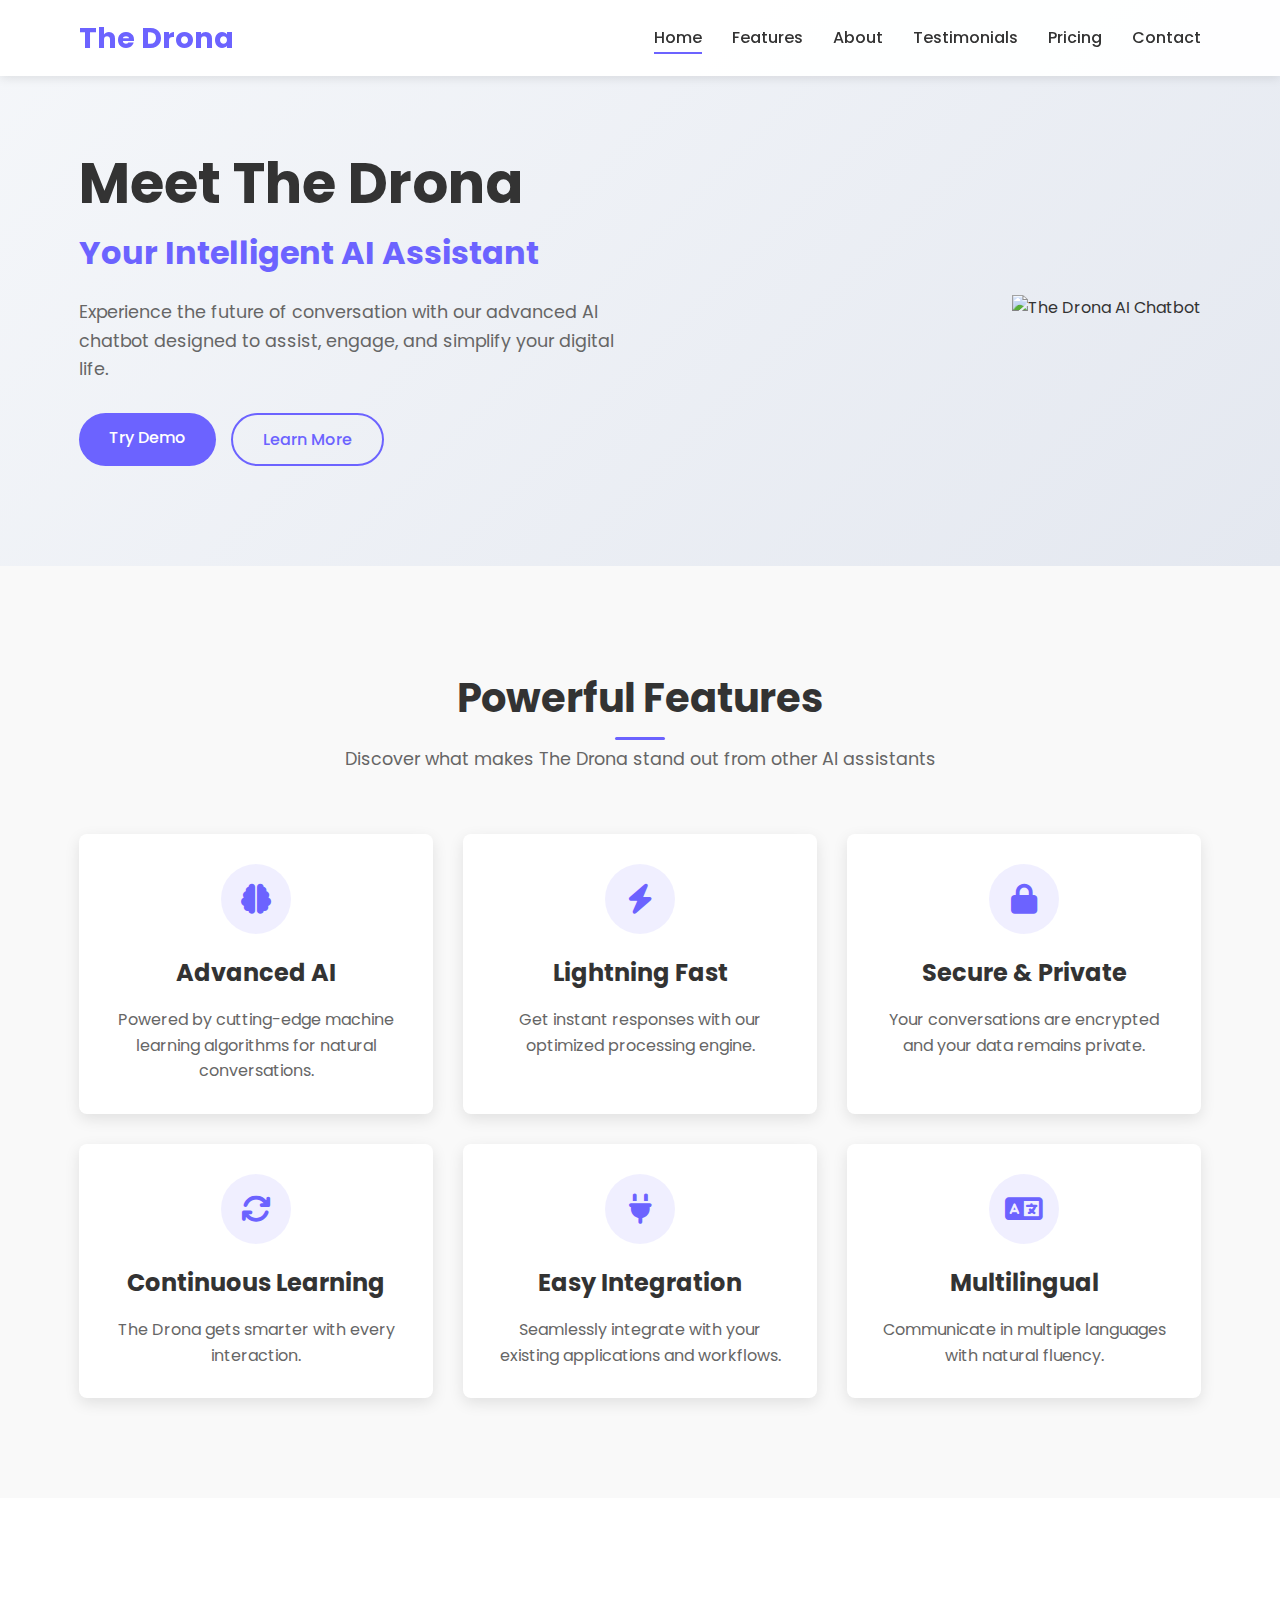
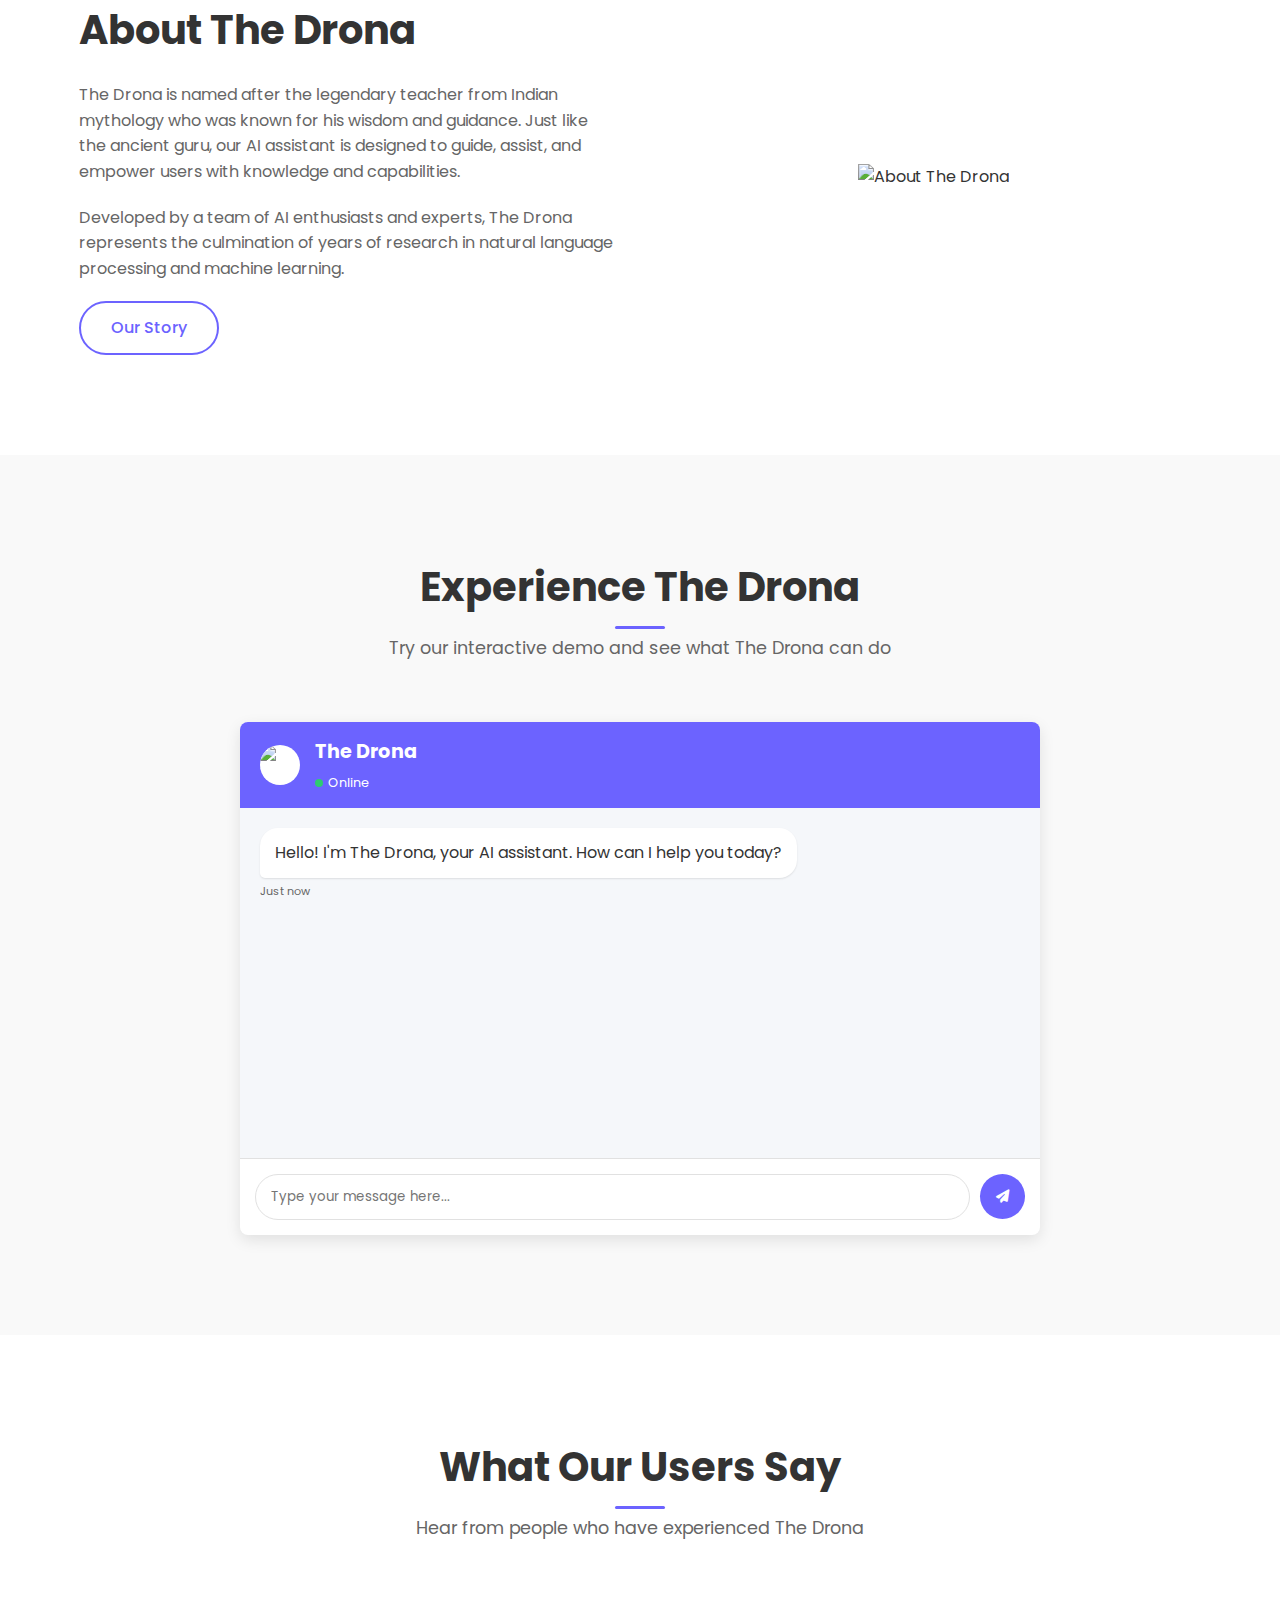
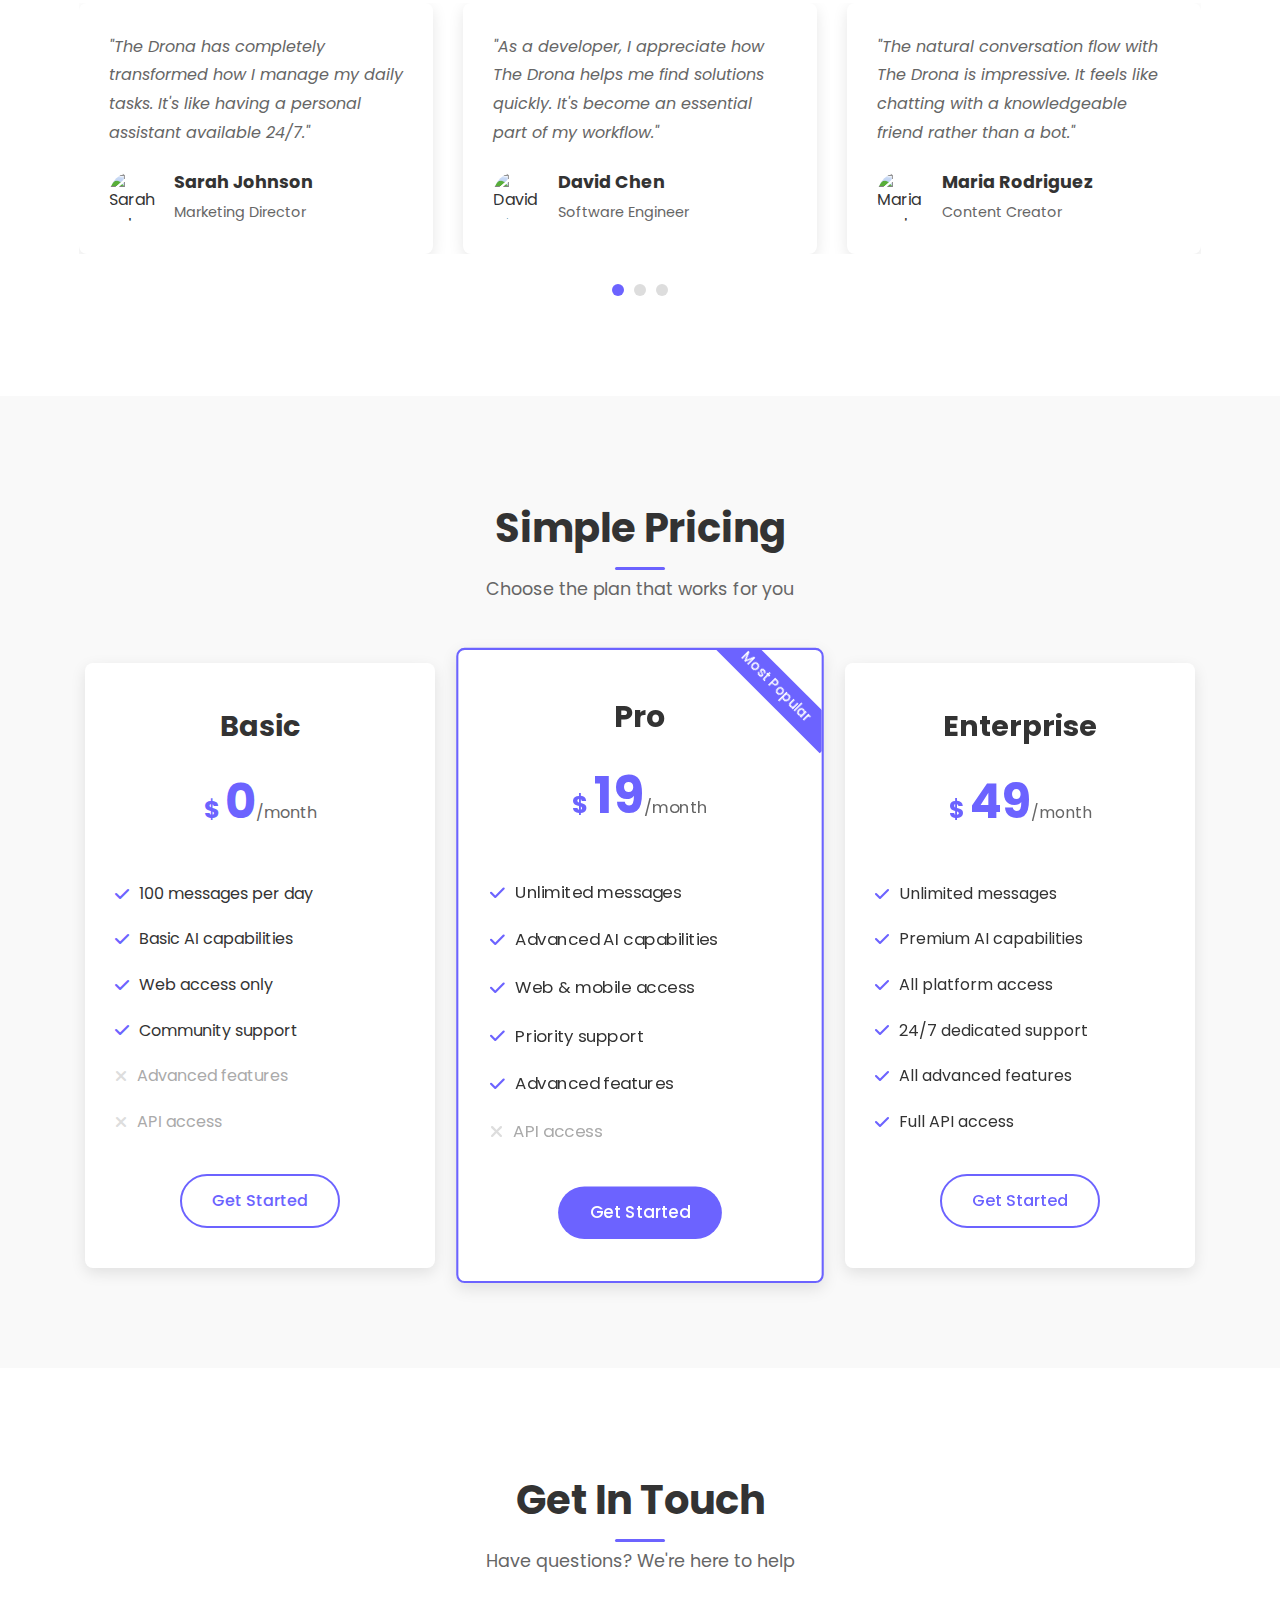
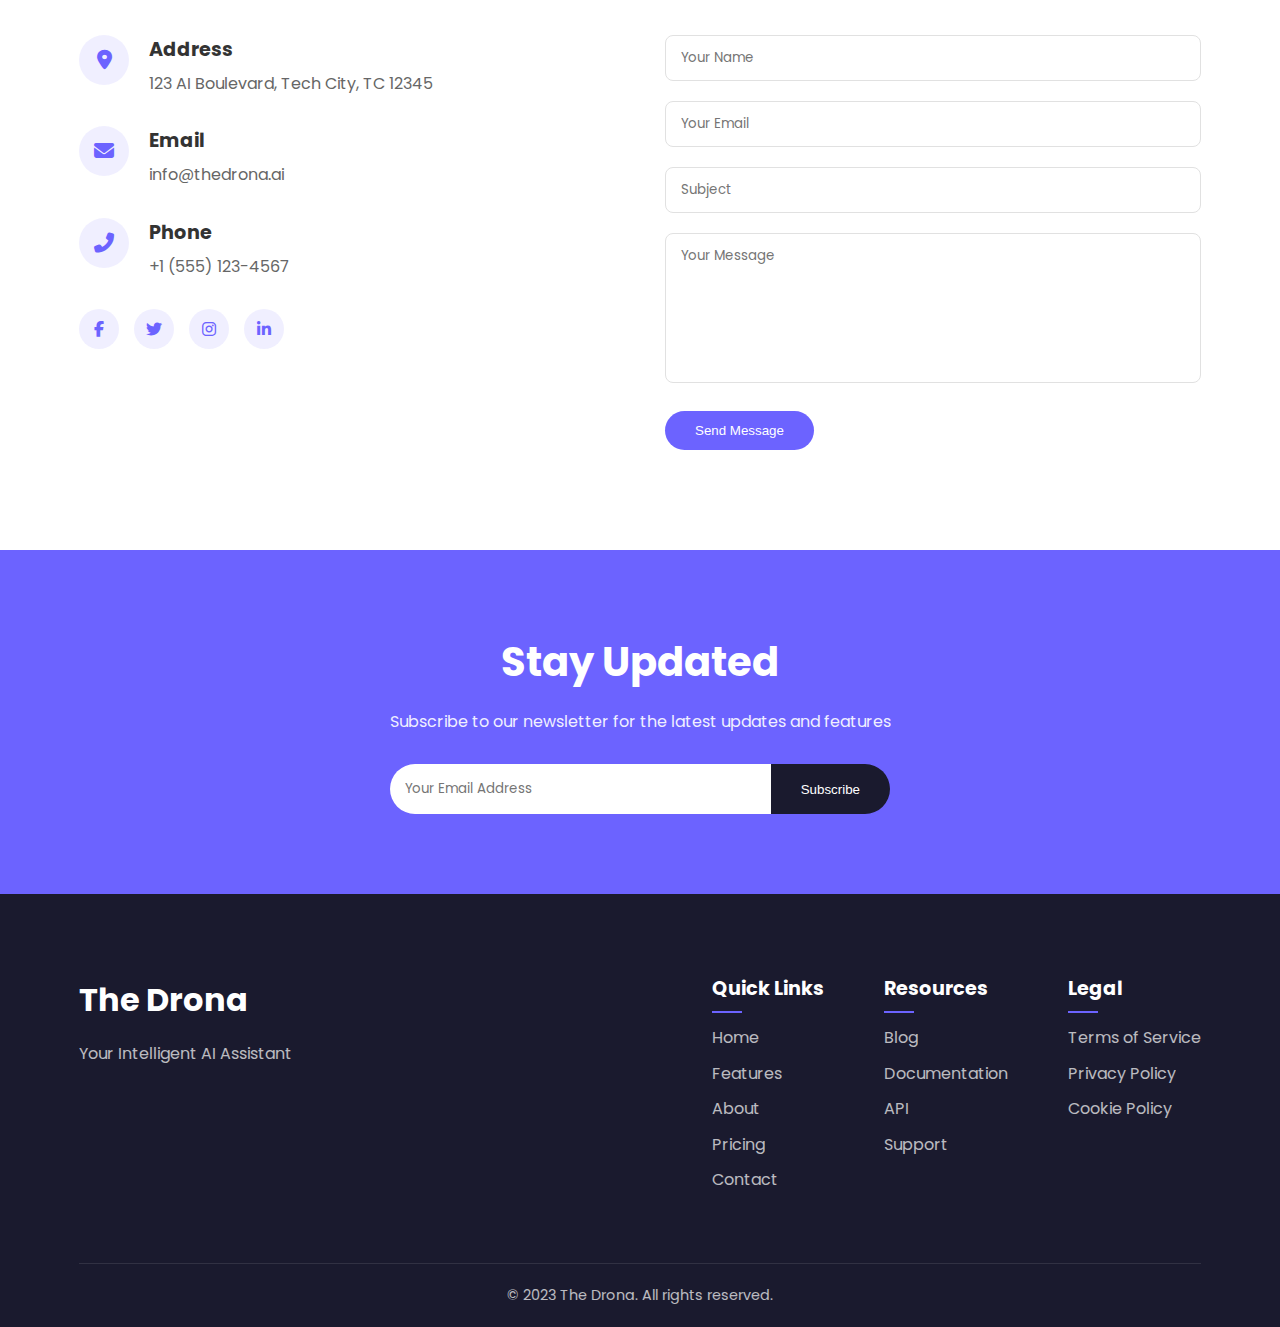
==== index.html @ 166cc6ba "first commit" ====
<!DOCTYPE html>
<html lang="en">
<head>
    <meta charset="UTF-8">
    <meta name="viewport" content="width=device-width, initial-scale=1.0">
    <title>The Drona - Your Intelligent AI Assistant</title>
    <link rel="stylesheet" href="css/styles.css">
    <link rel="stylesheet" href="https://cdnjs.cloudflare.com/ajax/libs/font-awesome/6.4.0/css/all.min.css">
    <link rel="preconnect" href="https://fonts.googleapis.com">
    <link rel="preconnect" href="https://fonts.gstatic.com" crossorigin>
    <link href="https://fonts.googleapis.com/css2?family=Poppins:wght@300;400;500;600;700&display=swap" rel="stylesheet">
</head>
<body>
    <!-- Header Section -->
    <header>
        <div class="container">
            <div class="logo">
                <h1>The Drona</h1>
            </div>
            <nav>
                <ul>
                    <li><a href="#home" class="active">Home</a></li>
                    <li><a href="#features">Features</a></li>
                    <li><a href="#about">About</a></li>
                    <li><a href="#testimonials">Testimonials</a></li>
                    <li><a href="#pricing">Pricing</a></li>
                    <li><a href="#contact">Contact</a></li>
                </ul>
            </nav>
            <div class="mobile-menu-btn">
                <i class="fas fa-bars"></i>
            </div>
        </div>
    </header>

    <!-- Hero Section -->
    <section id="home" class="hero">
        <div class="container">
            <div class="hero-content">
                <h1>Meet The Drona</h1>
                <h2>Your Intelligent AI Assistant</h2>
                <p>Experience the future of conversation with our advanced AI chatbot designed to assist, engage, and simplify your digital life.</p>
                <div class="cta-buttons">
                    <a href="#demo" class="btn btn-primary">Try Demo</a>
                    <a href="#learn-more" class="btn btn-secondary">Learn More</a>
                </div>
            </div>
            <div class="hero-image">
                <img src="images/chatbot-illustration.svg" alt="The Drona AI Chatbot">
            </div>
        </div>
    </section>

    <!-- Features Section -->
    <section id="features" class="features">
        <div class="container">
            <div class="section-header">
                <h2>Powerful Features</h2>
                <p>Discover what makes The Drona stand out from other AI assistants</p>
            </div>
            <div class="features-grid">
                <div class="feature-card">
                    <div class="feature-icon">
                        <i class="fas fa-brain"></i>
                    </div>
                    <h3>Advanced AI</h3>
                    <p>Powered by cutting-edge machine learning algorithms for natural conversations.</p>
                </div>
                <div class="feature-card">
                    <div class="feature-icon">
                        <i class="fas fa-bolt"></i>
                    </div>
                    <h3>Lightning Fast</h3>
                    <p>Get instant responses with our optimized processing engine.</p>
                </div>
                <div class="feature-card">
                    <div class="feature-icon">
                        <i class="fas fa-lock"></i>
                    </div>
                    <h3>Secure & Private</h3>
                    <p>Your conversations are encrypted and your data remains private.</p>
                </div>
                <div class="feature-card">
                    <div class="feature-icon">
                        <i class="fas fa-sync"></i>
                    </div>
                    <h3>Continuous Learning</h3>
                    <p>The Drona gets smarter with every interaction.</p>
                </div>
                <div class="feature-card">
                    <div class="feature-icon">
                        <i class="fas fa-plug"></i>
                    </div>
                    <h3>Easy Integration</h3>
                    <p>Seamlessly integrate with your existing applications and workflows.</p>
                </div>
                <div class="feature-card">
                    <div class="feature-icon">
                        <i class="fas fa-language"></i>
                    </div>
                    <h3>Multilingual</h3>
                    <p>Communicate in multiple languages with natural fluency.</p>
                </div>
            </div>
        </div>
    </section>

    <!-- About Section -->
    <section id="about" class="about">
        <div class="container">
            <div class="about-content">
                <div class="about-text">
                    <h2>About The Drona</h2>
                    <p>The Drona is named after the legendary teacher from Indian mythology who was known for his wisdom and guidance. Just like the ancient guru, our AI assistant is designed to guide, assist, and empower users with knowledge and capabilities.</p>
                    <p>Developed by a team of AI enthusiasts and experts, The Drona represents the culmination of years of research in natural language processing and machine learning.</p>
                    <a href="#learn-more" class="btn btn-secondary">Our Story</a>
                </div>
                <div class="about-image">
                    <img src="images/about-illustration.svg" alt="About The Drona">
                </div>
            </div>
        </div>
    </section>

    <!-- Demo Section -->
    <section id="demo" class="demo">
        <div class="container">
            <div class="section-header">
                <h2>Experience The Drona</h2>
                <p>Try our interactive demo and see what The Drona can do</p>
            </div>
            <div class="chat-container">
                <div class="chat-header">
                    <div class="chat-avatar">
                        <img src="images/drona-avatar.svg" alt="The Drona Avatar">
                    </div>
                    <div class="chat-title">
                        <h3>The Drona</h3>
                        <span class="status online">Online</span>
                    </div>
                </div>
                <div class="chat-messages" id="chat-messages">
                    <div class="message bot">
                        <div class="message-content">
                            <p>Hello! I'm The Drona, your AI assistant. How can I help you today?</p>
                        </div>
                        <div class="message-time">Just now</div>
                    </div>
                </div>
                <div class="chat-input">
                    <input type="text" id="user-input" placeholder="Type your message here...">
                    <button id="send-btn"><i class="fas fa-paper-plane"></i></button>
                </div>
            </div>
        </div>
    </section>

    <!-- Testimonials Section -->
    <section id="testimonials" class="testimonials">
        <div class="container">
            <div class="section-header">
                <h2>What Our Users Say</h2>
                <p>Hear from people who have experienced The Drona</p>
            </div>
            <div class="testimonial-slider">
                <div class="testimonial-card">
                    <div class="testimonial-content">
                        <p>"The Drona has completely transformed how I manage my daily tasks. It's like having a personal assistant available 24/7."</p>
                    </div>
                    <div class="testimonial-author">
                        <img src="images/testimonial-1.jpg" alt="Sarah Johnson">
                        <div class="author-info">
                            <h4>Sarah Johnson</h4>
                            <p>Marketing Director</p>
                        </div>
                    </div>
                </div>
                <div class="testimonial-card">
                    <div class="testimonial-content">
                        <p>"As a developer, I appreciate how The Drona helps me find solutions quickly. It's become an essential part of my workflow."</p>
                    </div>
                    <div class="testimonial-author">
                        <img src="images/testimonial-2.jpg" alt="David Chen">
                        <div class="author-info">
                            <h4>David Chen</h4>
                            <p>Software Engineer</p>
                        </div>
                    </div>
                </div>
                <div class="testimonial-card">
                    <div class="testimonial-content">
                        <p>"The natural conversation flow with The Drona is impressive. It feels like chatting with a knowledgeable friend rather than a bot."</p>
                    </div>
                    <div class="testimonial-author">
                        <img src="images/testimonial-3.jpg" alt="Maria Rodriguez">
                        <div class="author-info">
                            <h4>Maria Rodriguez</h4>
                            <p>Content Creator</p>
                        </div>
                    </div>
                </div>
            </div>
            <div class="testimonial-dots">
                <span class="dot active"></span>
                <span class="dot"></span>
                <span class="dot"></span>
            </div>
        </div>
    </section>

    <!-- Pricing Section -->
    <section id="pricing" class="pricing">
        <div class="container">
            <div class="section-header">
                <h2>Simple Pricing</h2>
                <p>Choose the plan that works for you</p>
            </div>
            <div class="pricing-cards">
                <div class="pricing-card">
                    <div class="pricing-header">
                        <h3>Basic</h3>
                        <div class="price">
                            <span class="currency">$</span>
                            <span class="amount">0</span>
                            <span class="period">/month</span>
                        </div>
                    </div>
                    <div class="pricing-features">
                        <ul>
                            <li><i class="fas fa-check"></i> 100 messages per day</li>
                            <li><i class="fas fa-check"></i> Basic AI capabilities</li>
                            <li><i class="fas fa-check"></i> Web access only</li>
                            <li><i class="fas fa-check"></i> Community support</li>
                            <li class="disabled"><i class="fas fa-times"></i> Advanced features</li>
                            <li class="disabled"><i class="fas fa-times"></i> API access</li>
                        </ul>
                    </div>
                    <div class="pricing-cta">
                        <a href="#signup" class="btn btn-outline">Get Started</a>
                    </div>
                </div>
                <div class="pricing-card popular">
                    <div class="popular-tag">Most Popular</div>
                    <div class="pricing-header">
                        <h3>Pro</h3>
                        <div class="price">
                            <span class="currency">$</span>
                            <span class="amount">19</span>
                            <span class="period">/month</span>
                        </div>
                    </div>
                    <div class="pricing-features">
                        <ul>
                            <li><i class="fas fa-check"></i> Unlimited messages</li>
                            <li><i class="fas fa-check"></i> Advanced AI capabilities</li>
                            <li><i class="fas fa-check"></i> Web & mobile access</li>
                            <li><i class="fas fa-check"></i> Priority support</li>
                            <li><i class="fas fa-check"></i> Advanced features</li>
                            <li class="disabled"><i class="fas fa-times"></i> API access</li>
                        </ul>
                    </div>
                    <div class="pricing-cta">
                        <a href="#signup" class="btn btn-primary">Get Started</a>
                    </div>
                </div>
                <div class="pricing-card">
                    <div class="pricing-header">
                        <h3>Enterprise</h3>
                        <div class="price">
                            <span class="currency">$</span>
                            <span class="amount">49</span>
                            <span class="period">/month</span>
                        </div>
                    </div>
                    <div class="pricing-features">
                        <ul>
                            <li><i class="fas fa-check"></i> Unlimited messages</li>
                            <li><i class="fas fa-check"></i> Premium AI capabilities</li>
                            <li><i class="fas fa-check"></i> All platform access</li>
                            <li><i class="fas fa-check"></i> 24/7 dedicated support</li>
                            <li><i class="fas fa-check"></i> All advanced features</li>
                            <li><i class="fas fa-check"></i> Full API access</li>
                        </ul>
                    </div>
                    <div class="pricing-cta">
                        <a href="#signup" class="btn btn-outline">Get Started</a>
                    </div>
                </div>
            </div>
        </div>
    </section>

    <!-- Contact Section -->
    <section id="contact" class="contact">
        <div class="container">
            <div class="section-header">
                <h2>Get In Touch</h2>
                <p>Have questions? We're here to help</p>
            </div>
            <div class="contact-container">
                <div class="contact-info">
                    <div class="info-item">
                        <div class="info-icon">
                            <i class="fas fa-map-marker-alt"></i>
                        </div>
                        <div class="info-content">
                            <h3>Address</h3>
                            <p>123 AI Boulevard, Tech City, TC 12345</p>
                        </div>
                    </div>
                    <div class="info-item">
                        <div class="info-icon">
                            <i class="fas fa-envelope"></i>
                        </div>
                        <div class="info-content">
                            <h3>Email</h3>
                            <p>info@thedrona.ai</p>
                        </div>
                    </div>
                    <div class="info-item">
                        <div class="info-icon">
                            <i class="fas fa-phone-alt"></i>
                        </div>
                        <div class="info-content">
                            <h3>Phone</h3>
                            <p>+1 (555) 123-4567</p>
                        </div>
                    </div>
                    <div class="social-links">
                        <a href="#" class="social-link"><i class="fab fa-facebook-f"></i></a>
                        <a href="#" class="social-link"><i class="fab fa-twitter"></i></a>
                        <a href="#" class="social-link"><i class="fab fa-instagram"></i></a>
                        <a href="#" class="social-link"><i class="fab fa-linkedin-in"></i></a>
                    </div>
                </div>
                <div class="contact-form">
                    <form id="contact-form">
                        <div class="form-group">
                            <input type="text" id="name" name="name" placeholder="Your Name" required>
                        </div>
                        <div class="form-group">
                            <input type="email" id="email" name="email" placeholder="Your Email" required>
                        </div>
                        <div class="form-group">
                            <input type="text" id="subject" name="subject" placeholder="Subject">
                        </div>
                        <div class="form-group">
                            <textarea id="message" name="message" placeholder="Your Message" required></textarea>
                        </div>
                        <button type="submit" class="btn btn-primary">Send Message</button>
                    </form>
                </div>
            </div>
        </div>
    </section>

    <!-- Newsletter Section -->
    <section class="newsletter">
        <div class="container">
            <div class="newsletter-content">
                <h2>Stay Updated</h2>
                <p>Subscribe to our newsletter for the latest updates and features</p>
                <form class="newsletter-form">
                    <input type="email" placeholder="Your Email Address" required>
                    <button type="submit" class="btn btn-primary">Subscribe</button>
                </form>
            </div>
        </div>
    </section>

    <!-- Footer -->
    <footer>
        <div class="container">
            <div class="footer-content">
                <div class="footer-logo">
                    <h2>The Drona</h2>
                    <p>Your Intelligent AI Assistant</p>
                </div>
                <div class="footer-links">
                    <div class="footer-column">
                        <h3>Quick Links</h3>
                        <ul>
                            <li><a href="#home">Home</a></li>
                            <li><a href="#features">Features</a></li>
                            <li><a href="#about">About</a></li>
                            <li><a href="#pricing">Pricing</a></li>
                            <li><a href="#contact">Contact</a></li>
                        </ul>
                    </div>
                    <div class="footer-column">
                        <h3>Resources</h3>
                        <ul>
                            <li><a href="#">Blog</a></li>
                            <li><a href="#">Documentation</a></li>
                            <li><a href="#">API</a></li>
                            <li><a href="#">Support</a></li>
                        </ul>
                    </div>
                    <div class="footer-column">
                        <h3>Legal</h3>
                        <ul>
                            <li><a href="#">Terms of Service</a></li>
                            <li><a href="#">Privacy Policy</a></li>
                            <li><a href="#">Cookie Policy</a></li>
                        </ul>
                    </div>
                </div>
            </div>
            <div class="footer-bottom">
                <p>&copy; 2023 The Drona. All rights reserved.</p>
            </div>
        </div>
    </footer>

    <script src="js/script.js"></script>
</body>
</html>
---- css/styles.css ----
/* Global Styles */
:root {
    --primary-color: #6c63ff;
    --secondary-color: #4a45b1;
    --accent-color: #ff6584;
    --text-color: #333;
    --text-light: #666;
    --bg-color: #fff;
    --bg-light: #f9f9f9;
    --bg-dark: #1a1a2e;
    --border-color: #e1e1e1;
    --border-radius: 8px;
    --box-shadow: 0 5px 15px rgba(0, 0, 0, 0.1);
    --transition: all 0.3s ease;
}

* {
    margin: 0;
    padding: 0;
    box-sizing: border-box;
}

html {
    scroll-behavior: smooth;
}

body {
    font-family: 'Poppins', sans-serif;
    color: var(--text-color);
    line-height: 1.6;
    overflow-x: hidden;
}

a {
    text-decoration: none;
    color: inherit;
    transition: var(--transition);
}

ul {
    list-style: none;
}

img {
    max-width: 100%;
    height: auto;
}

.container {
    width: 90%;
    max-width: 1200px;
    margin: 0 auto;
    padding: 0 15px;
}

.section-header {
    text-align: center;
    margin-bottom: 60px;
}

.section-header h2 {
    font-size: 2.5rem;
    margin-bottom: 15px;
    color: var(--text-color);
    position: relative;
    display: inline-block;
}

.section-header h2::after {
    content: '';
    position: absolute;
    bottom: -10px;
    left: 50%;
    transform: translateX(-50%);
    width: 50px;
    height: 3px;
    background-color: var(--primary-color);
    border-radius: 5px;
}

.section-header p {
    color: var(--text-light);
    font-size: 1.1rem;
    max-width: 600px;
    margin: 0 auto;
}

.btn {
    display: inline-block;
    padding: 12px 30px;
    border-radius: 50px;
    font-weight: 500;
    text-align: center;
    cursor: pointer;
    transition: var(--transition);
    border: none;
    outline: none;
}

.btn-primary {
    background-color: var(--primary-color);
    color: white;
}

.btn-primary:hover {
    background-color: var(--secondary-color);
    transform: translateY(-3px);
    box-shadow: 0 10px 20px rgba(0, 0, 0, 0.1);
}

.btn-secondary {
    background-color: transparent;
    color: var(--primary-color);
    border: 2px solid var(--primary-color);
}

.btn-secondary:hover {
    background-color: var(--primary-color);
    color: white;
    transform: translateY(-3px);
    box-shadow: 0 10px 20px rgba(0, 0, 0, 0.1);
}

.btn-outline {
    background-color: transparent;
    color: var(--primary-color);
    border: 2px solid var(--primary-color);
}

.btn-outline:hover {
    background-color: var(--primary-color);
    color: white;
}

/* Header Styles */
header {
    position: fixed;
    top: 0;
    left: 0;
    width: 100%;
    background-color: rgba(255, 255, 255, 0.95);
    box-shadow: 0 2px 10px rgba(0, 0, 0, 0.1);
    z-index: 1000;
    padding: 15px 0;
    transition: var(--transition);
}

header .container {
    display: flex;
    justify-content: space-between;
    align-items: center;
}

.logo h1 {
    font-size: 1.8rem;
    color: var(--primary-color);
    font-weight: 700;
}

nav ul {
    display: flex;
}

nav ul li {
    margin-left: 30px;
}

nav ul li a {
    font-weight: 500;
    position: relative;
    padding: 5px 0;
}

nav ul li a::after {
    content: '';
    position: absolute;
    bottom: 0;
    left: 0;
    width: 0;
    height: 2px;
    background-color: var(--primary-color);
    transition: var(--transition);
}

nav ul li a:hover::after,
nav ul li a.active::after {
    width: 100%;
}

.mobile-menu-btn {
    display: none;
    font-size: 1.5rem;
    cursor: pointer;
    color: var(--primary-color);
}

/* Hero Section */
.hero {
    padding: 150px 0 100px;
    background: linear-gradient(135deg, #f5f7fa 0%, #e4e8f0 100%);
    position: relative;
    overflow: hidden;
}

.hero::before {
    content: '';
    position: absolute;
    top: 0;
    left: 0;
    width: 100%;
    height: 100%;
    background-image: url('../images/pattern.svg');
    background-size: cover;
    opacity: 0.1;
}

.hero .container {
    display: flex;
    align-items: center;
    justify-content: space-between;
    position: relative;
    z-index: 1;
}

.hero-content {
    flex: 1;
    max-width: 600px;
}

.hero-content h1 {
    font-size: 3.5rem;
    margin-bottom: 10px;
    color: var(--text-color);
    line-height: 1.2;
}

.hero-content h2 {
    font-size: 2rem;
    margin-bottom: 20px;
    color: var(--primary-color);
}

.hero-content p {
    font-size: 1.1rem;
    margin-bottom: 30px;
    color: var(--text-light);
}

.cta-buttons {
    display: flex;
    gap: 15px;
}

.hero-image {
    flex: 1;
    display: flex;
    justify-content: flex-end;
    animation: float 6s ease-in-out infinite;
}

@keyframes float {
    0% {
        transform: translateY(0px);
    }
    50% {
        transform: translateY(-20px);
    }
    100% {
        transform: translateY(0px);
    }
}

/* Features Section */
.features {
    padding: 100px 0;
    background-color: var(--bg-light);
}

.features-grid {
    display: grid;
    grid-template-columns: repeat(auto-fit, minmax(300px, 1fr));
    gap: 30px;
}

.feature-card {
    background-color: var(--bg-color);
    border-radius: var(--border-radius);
    padding: 30px;
    box-shadow: var(--box-shadow);
    transition: var(--transition);
    text-align: center;
}

.feature-card:hover {
    transform: translateY(-10px);
    box-shadow: 0 15px 30px rgba(0, 0, 0, 0.15);
}

.feature-icon {
    width: 70px;
    height: 70px;
    background-color: rgba(108, 99, 255, 0.1);
    border-radius: 50%;
    display: flex;
    align-items: center;
    justify-content: center;
    margin: 0 auto 20px;
}

.feature-icon i {
    font-size: 30px;
    color: var(--primary-color);
}

.feature-card h3 {
    font-size: 1.5rem;
    margin-bottom: 15px;
}

.feature-card p {
    color: var(--text-light);
}

/* About Section */
.about {
    padding: 100px 0;
}

.about-content {
    display: flex;
    align-items: center;
    gap: 50px;
}

.about-text {
    flex: 1;
}

.about-text h2 {
    font-size: 2.5rem;
    margin-bottom: 20px;
}

.about-text p {
    margin-bottom: 20px;
    color: var(--text-light);
}

.about-image {
    flex: 1;
    display: flex;
    justify-content: center;
}

/* Demo Section */
.demo {
    padding: 100px 0;
    background-color: var(--bg-light);
}

.chat-container {
    max-width: 800px;
    margin: 0 auto;
    background-color: var(--bg-color);
    border-radius: var(--border-radius);
    box-shadow: var(--box-shadow);
    overflow: hidden;
}

.chat-header {
    display: flex;
    align-items: center;
    padding: 15px 20px;
    background-color: var(--primary-color);
    color: white;
}

.chat-avatar {
    width: 40px;
    height: 40px;
    border-radius: 50%;
    overflow: hidden;
    margin-right: 15px;
    background-color: white;
}

.chat-title h3 {
    font-size: 1.2rem;
    margin-bottom: 5px;
}

.status {
    font-size: 0.8rem;
    display: flex;
    align-items: center;
}

.status::before {
    content: '';
    display: inline-block;
    width: 8px;
    height: 8px;
    border-radius: 50%;
    margin-right: 5px;
}

.status.online::before {
    background-color: #2ecc71;
}

.chat-messages {
    height: 350px;
    padding: 20px;
    overflow-y: auto;
    background-color: #f5f7fa;
}

.message {
    display: flex;
    flex-direction: column;
    max-width: 80%;
    margin-bottom: 20px;
}

.message.bot {
    align-items: flex-start;
}

.message.user {
    align-items: flex-end;
    margin-left: auto;
}

.message-content {
    padding: 12px 15px;
    border-radius: 18px;
    box-shadow: 0 1px 2px rgba(0, 0, 0, 0.1);
}

.message.bot .message-content {
    background-color: white;
    border-bottom-left-radius: 5px;
}

.message.user .message-content {
    background-color: var(--primary-color);
    color: white;
    border-bottom-right-radius: 5px;
}

.message-time {
    font-size: 0.7rem;
    color: var(--text-light);
    margin-top: 5px;
}

.chat-input {
    display: flex;
    padding: 15px;
    border-top: 1px solid var(--border-color);
}

.chat-input input {
    flex: 1;
    padding: 12px 15px;
    border: 1px solid var(--border-color);
    border-radius: 30px;
    outline: none;
    font-family: inherit;
}

.chat-input button {
    width: 45px;
    height: 45px;
    border-radius: 50%;
    background-color: var(--primary-color);
    color: white;
    border: none;
    margin-left: 10px;
    cursor: pointer;
    transition: var(--transition);
}

.chat-input button:hover {
    background-color: var(--secondary-color);
}

/* Testimonials Section */
.testimonials {
    padding: 100px 0;
}

.testimonial-slider {
    display: flex;
    gap: 30px;
    overflow-x: hidden;
}

.testimonial-card {
    background-color: var(--bg-color);
    border-radius: var(--border-radius);
    padding: 30px;
    box-shadow: var(--box-shadow);
    flex: 0 0 calc(33.333% - 20px);
    transition: var(--transition);
}

.testimonial-content {
    margin-bottom: 20px;
}

.testimonial-content p {
    font-style: italic;
    color: var(--text-light);
    line-height: 1.8;
}

.testimonial-author {
    display: flex;
    align-items: center;
}

.testimonial-author img {
    width: 50px;
    height: 50px;
    border-radius: 50%;
    object-fit: cover;
    margin-right: 15px;
}

.author-info h4 {
    font-size: 1.1rem;
    margin-bottom: 5px;
}

.author-info p {
    font-size: 0.9rem;
    color: var(--text-light);
}

.testimonial-dots {
    display: flex;
    justify-content: center;
    margin-top: 30px;
}

.dot {
    width: 12px;
    height: 12px;
    border-radius: 50%;
    background-color: #ddd;
    margin: 0 5px;
    cursor: pointer;
    transition: var(--transition);
}

.dot.active {
    background-color: var(--primary-color);
}

/* Pricing Section */
.pricing {
    padding: 100px 0;
    background-color: var(--bg-light);
}

.pricing-cards {
    display: flex;
    justify-content: center;
    gap: 30px;
    flex-wrap: wrap;
}

.pricing-card {
    background-color: var(--bg-color);
    border-radius: var(--border-radius);
    box-shadow: var(--box-shadow);
    padding: 40px 30px;
    flex: 1;
    max-width: 350px;
    transition: var(--transition);
    position: relative;
    overflow: hidden;
}

.pricing-card:hover {
    transform: translateY(-10px);
    box-shadow: 0 15px 30px rgba(0, 0, 0, 0.15);
}

.pricing-card.popular {
    border: 2px solid var(--primary-color);
    transform: scale(1.05);
}

.popular-tag {
    position: absolute;
    top: 20px;
    right: -30px;
    background-color: var(--primary-color);
    color: white;
    padding: 5px 30px;
    transform: rotate(45deg);
    font-size: 0.8rem;
    font-weight: 500;
}

.pricing-header {
    text-align: center;
    margin-bottom: 30px;
}

.pricing-header h3 {
    font-size: 1.8rem;
    margin-bottom: 15px;
}

.price {
    font-size: 3rem;
    font-weight: 700;
    color: var(--primary-color);
    display: flex;
    justify-content: center;
    align-items: baseline;
}

.currency {
    font-size: 1.5rem;
    margin-right: 5px;
}

.period {
    font-size: 1rem;
    color: var(--text-light);
    font-weight: 400;
}

.pricing-features {
    margin-bottom: 30px;
}

.pricing-features ul li {
    padding: 10px 0;
    display: flex;
    align-items: center;
}

.pricing-features ul li i {
    margin-right: 10px;
    color: var(--primary-color);
}

.pricing-features ul li.disabled {
    color: #aaa;
}

.pricing-features ul li.disabled i {
    color: #ddd;
}

.pricing-cta {
    text-align: center;
}

/* Contact Section */
.contact {
    padding: 100px 0;
}

.contact-container {
    display: flex;
    gap: 50px;
}

.contact-info {
    flex: 1;
}

.info-item {
    display: flex;
    margin-bottom: 30px;
}

.info-icon {
    width: 50px;
    height: 50px;
    background-color: rgba(108, 99, 255, 0.1);
    border-radius: 50%;
    display: flex;
    align-items: center;
    justify-content: center;
    margin-right: 20px;
}

.info-icon i {
    font-size: 20px;
    color: var(--primary-color);
}

.info-content h3 {
    font-size: 1.2rem;
    margin-bottom: 5px;
}

.info-content p {
    color: var(--text-light);
}

.social-links {
    display: flex;
    gap: 15px;
    margin-top: 30px;
}

.social-link {
    width: 40px;
    height: 40px;
    background-color: rgba(108, 99, 255, 0.1);
    border-radius: 50%;
    display: flex;
    align-items: center;
    justify-content: center;
    color: var(--primary-color);
    transition: var(--transition);
}

.social-link:hover {
    background-color: var(--primary-color);
    color: white;
    transform: translateY(-3px);
}

.contact-form {
    flex: 1;
}

.form-group {
    margin-bottom: 20px;
}

.form-group input,
.form-group textarea {
    width: 100%;
    padding: 12px 15px;
    border: 1px solid var(--border-color);
    border-radius: var(--border-radius);
    font-family: inherit;
    outline: none;
    transition: var(--transition);
}

.form-group input:focus,
.form-group textarea:focus {
    border-color: var(--primary-color);
    box-shadow: 0 0 0 3px rgba(108, 99, 255, 0.1);
}

.form-group textarea {
    height: 150px;
    resize: none;
}

/* Newsletter Section */
.newsletter {
    padding: 80px 0;
    background-color: var(--primary-color);
    color: white;
}

.newsletter-content {
    text-align: center;
    max-width: 700px;
    margin: 0 auto;
}

.newsletter-content h2 {
    font-size: 2.5rem;
    margin-bottom: 15px;
}

.newsletter-content p {
    margin-bottom: 30px;
    opacity: 0.9;
}

.newsletter-form {
    display: flex;
    max-width: 500px;
    margin: 0 auto;
}

.newsletter-form input {
    flex: 1;
    padding: 15px;
    border: none;
    border-radius: 50px 0 0 50px;
    outline: none;
    font-family: inherit;
}

.newsletter-form button {
    padding: 0 30px;
    border-radius: 0 50px 50px 0;
    background-color: var(--bg-dark);
    color: white;
    border: none;
    cursor: pointer;
    transition: var(--transition);
}

.newsletter-form button:hover {
    background-color: #000;
}

/* Footer */
footer {
    background-color: var(--bg-dark);
    color: white;
    padding: 80px 0 20px;
}

.footer-content {
    display: flex;
    justify-content: space-between;
    flex-wrap: wrap;
    gap: 40px;
    margin-bottom: 60px;
}

.footer-logo h2 {
    font-size: 2rem;
    margin-bottom: 15px;
    color: white;
}

.footer-logo p {
    opacity: 0.7;
}

.footer-links {
    display: flex;
    gap: 60px;
}

.footer-column h3 {
    font-size: 1.2rem;
    margin-bottom: 20px;
    position: relative;
}

.footer-column h3::after {
    content: '';
    position: absolute;
    bottom: -8px;
    left: 0;
    width: 30px;
    height: 2px;
    background-color: var(--primary-color);
}

.footer-column ul li {
    margin-bottom: 10px;
}

.footer-column ul li a {
    opacity: 0.7;
    transition: var(--transition);
}

.footer-column ul li a:hover {
    opacity: 1;
    color: var(--primary-color);
}

.footer-bottom {
    text-align: center;
    padding-top: 20px;
    border-top: 1px solid rgba(255, 255, 255, 0.1);
}

.footer-bottom p {
    opacity: 0.7;
    font-size: 0.9rem;
}

/* Responsive Styles */
@media screen and (max-width: 1024px) {
    .hero-content h1 {
        font-size: 3rem;
    }
    
    .hero-content h2 {
        font-size: 1.8rem;
    }
    
    .pricing-cards {
        flex-direction: column;
        align-items: center;
    }
    
    .pricing-card {
        width: 100%;
        max-width: 400px;
    }
    
    .pricing-card.popular {
        transform: scale(1);
    }
}

@media screen and (max-width: 768px) {
    .mobile-menu-btn {
        display: block;
    }
    
    nav {
        position: fixed;
        top: 70px;
        left: -100%;
        width: 100%;
        height: calc(100vh - 70px);
        background-color: var(--bg-color);
        transition: var(--transition);
        z-index: 999;
    }
    
    nav.active {
        left: 0;
    }
    
    nav ul {
        flex-direction: column;
        align-items: center;
        padding: 40px 0;
    }
    
    nav ul li {
        margin: 15px 0;
    }
    
    .hero .container {
        flex-direction: column;
        text-align: center;
    }
    
    .hero-content {
        margin-bottom: 50px;
    }
    
    .cta-buttons {
        justify-content: center;
    }
    
    .about-content {
        flex-direction: column;
    }
    
    .about-text {
        order: 2;
        text-align: center;
    }
    
    .about-image {
        order: 1;
        margin-bottom: 30px;
    }
    
    .testimonial-slider {
        flex-direction: column;
    }
    
    .testimonial-card {
        flex: 0 0 100%;
    }
    
    .contact-container {
        flex-direction: column;
    }
    
    .footer-content {
        flex-direction: column;
        gap: 30px;
    }
    
    .footer-links {
        flex-direction: column;
        gap: 30px;
    }
}

@media screen and (max-width: 480px) {
    .hero-content h1 {
        font-size: 2.5rem;
    }
    
    .hero-content h2 {
        font-size: 1.5rem;
    }
    
    .section-header h2 {
        font-size: 2rem;
    }
    
    .cta-buttons {
        flex-direction: column;
        gap: 15px;
    }
    
    .newsletter-form {
        flex-direction: column;
    }
    
    .newsletter-form input {
        border-radius: var(--border-radius);
        margin-bottom: 15px;
    }
    
    .newsletter-form button {
        border-radius: var(--border-radius);
        width: 100%;
        padding: 15px;
    }
}
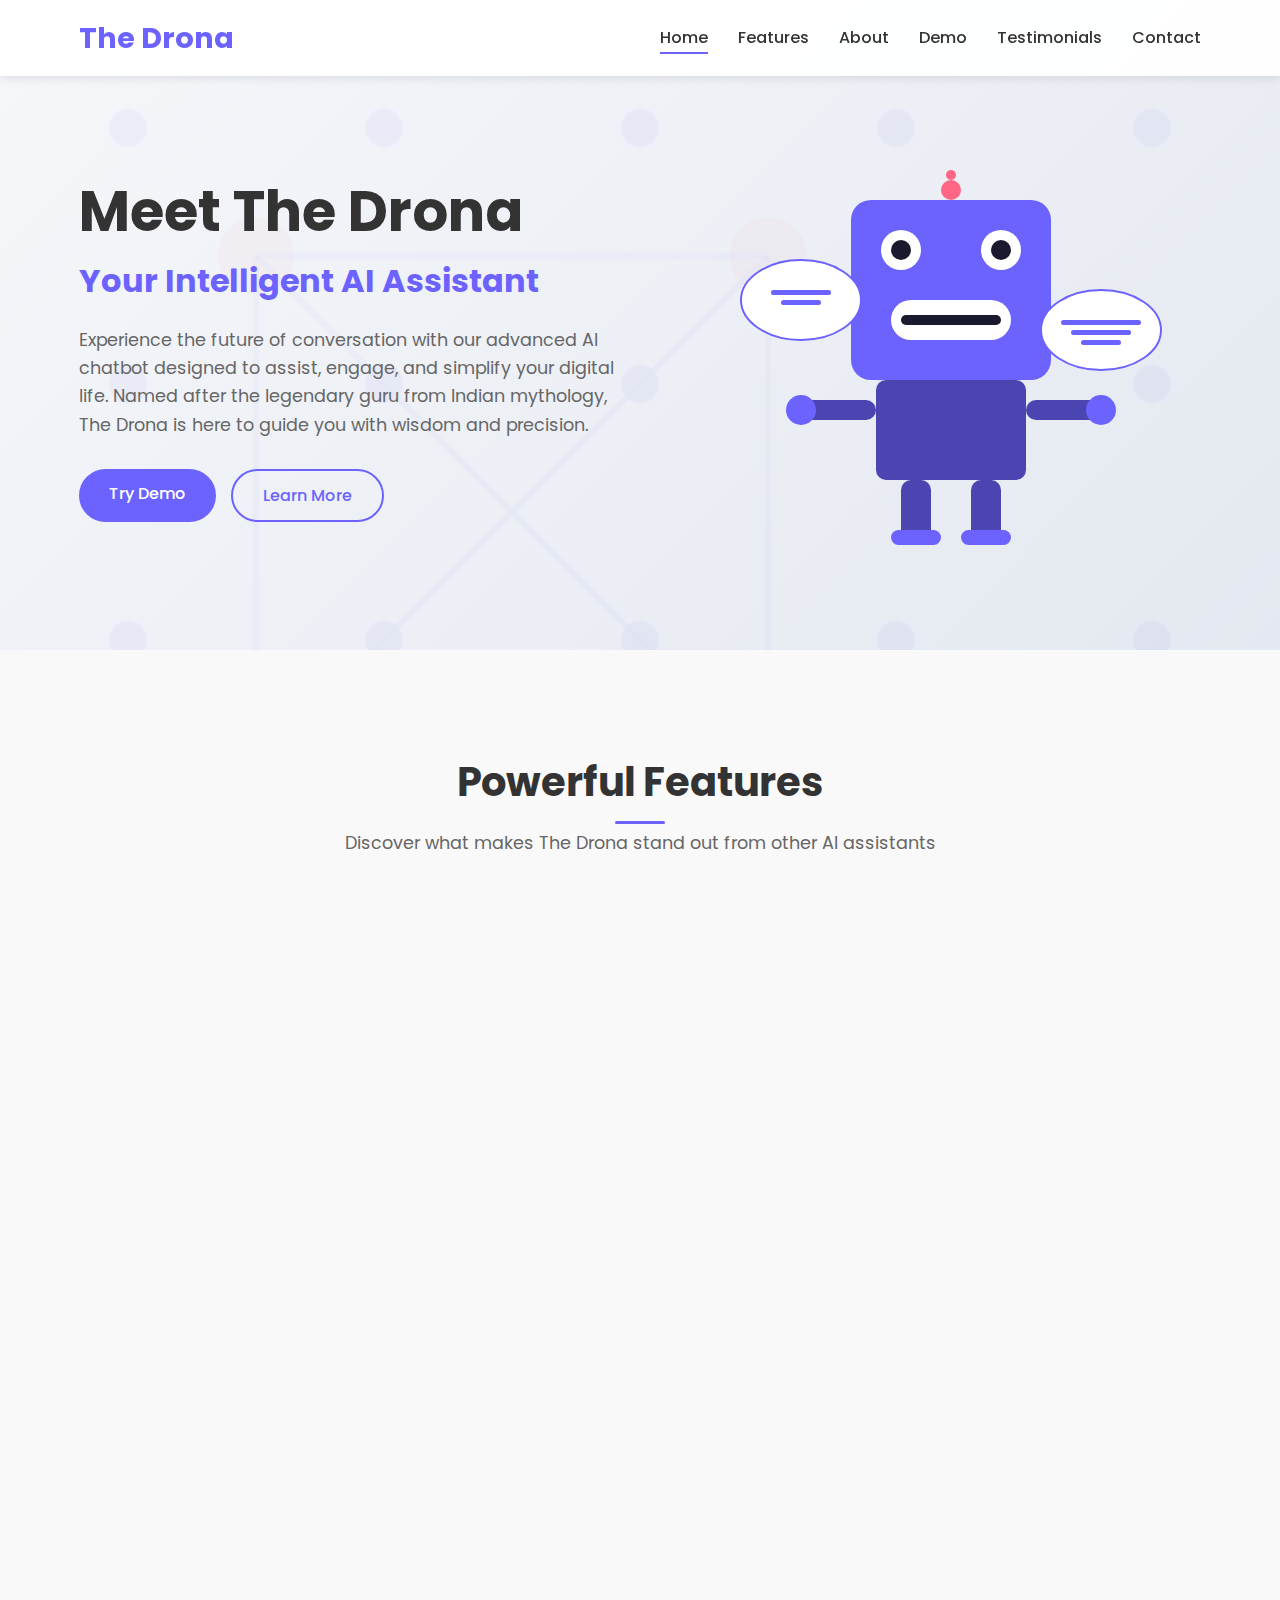
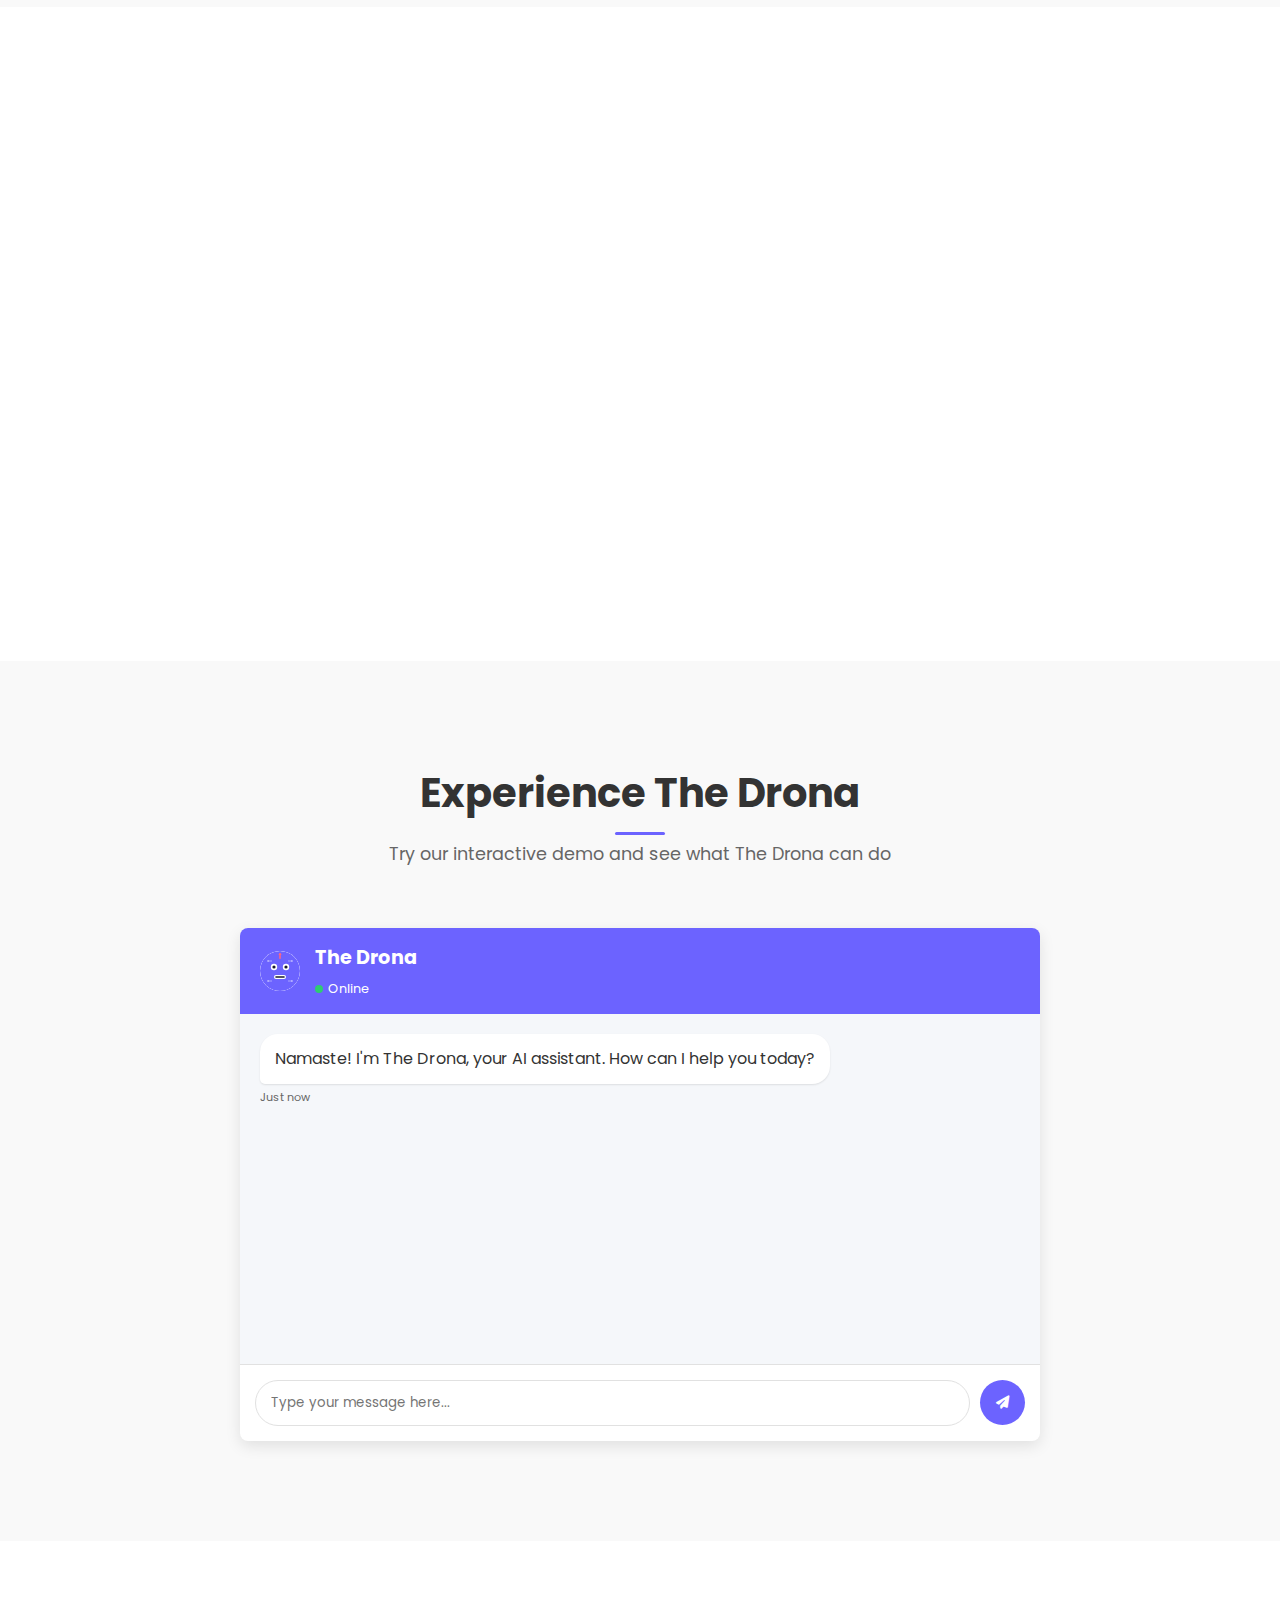
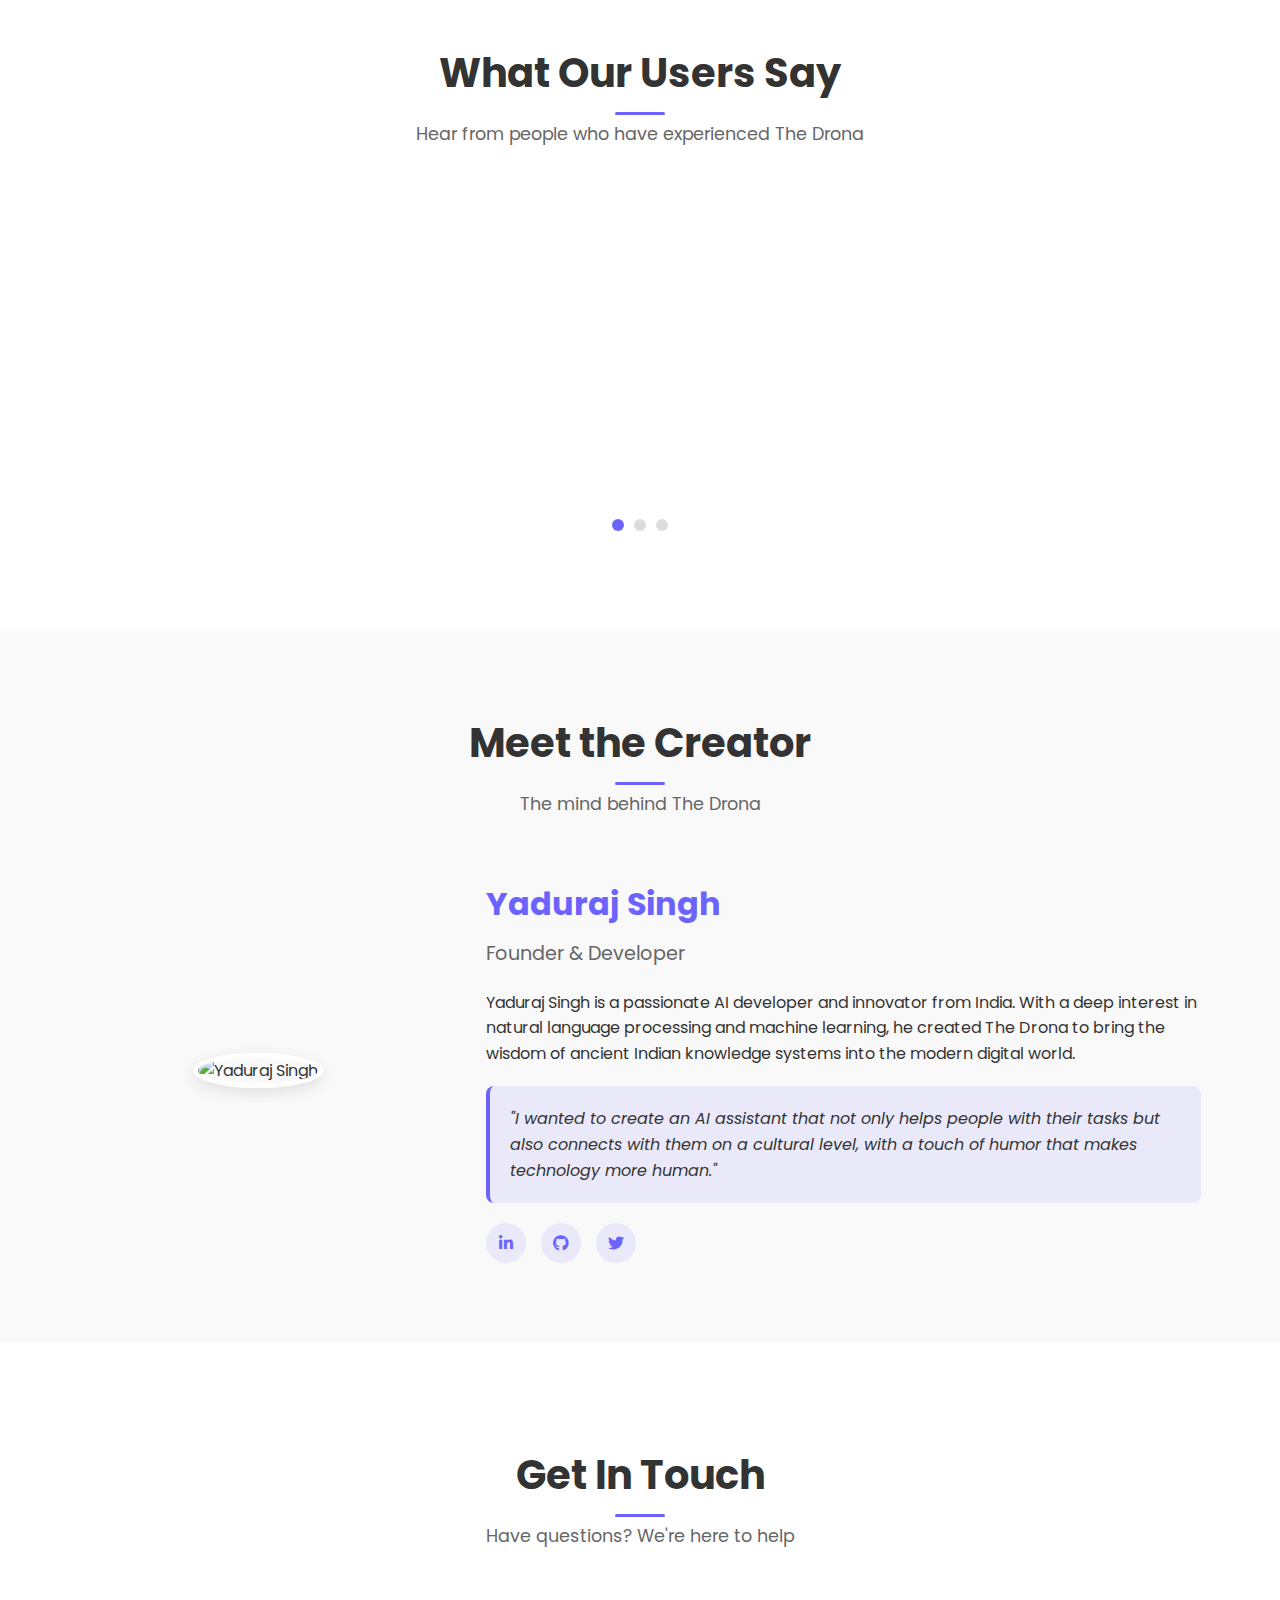
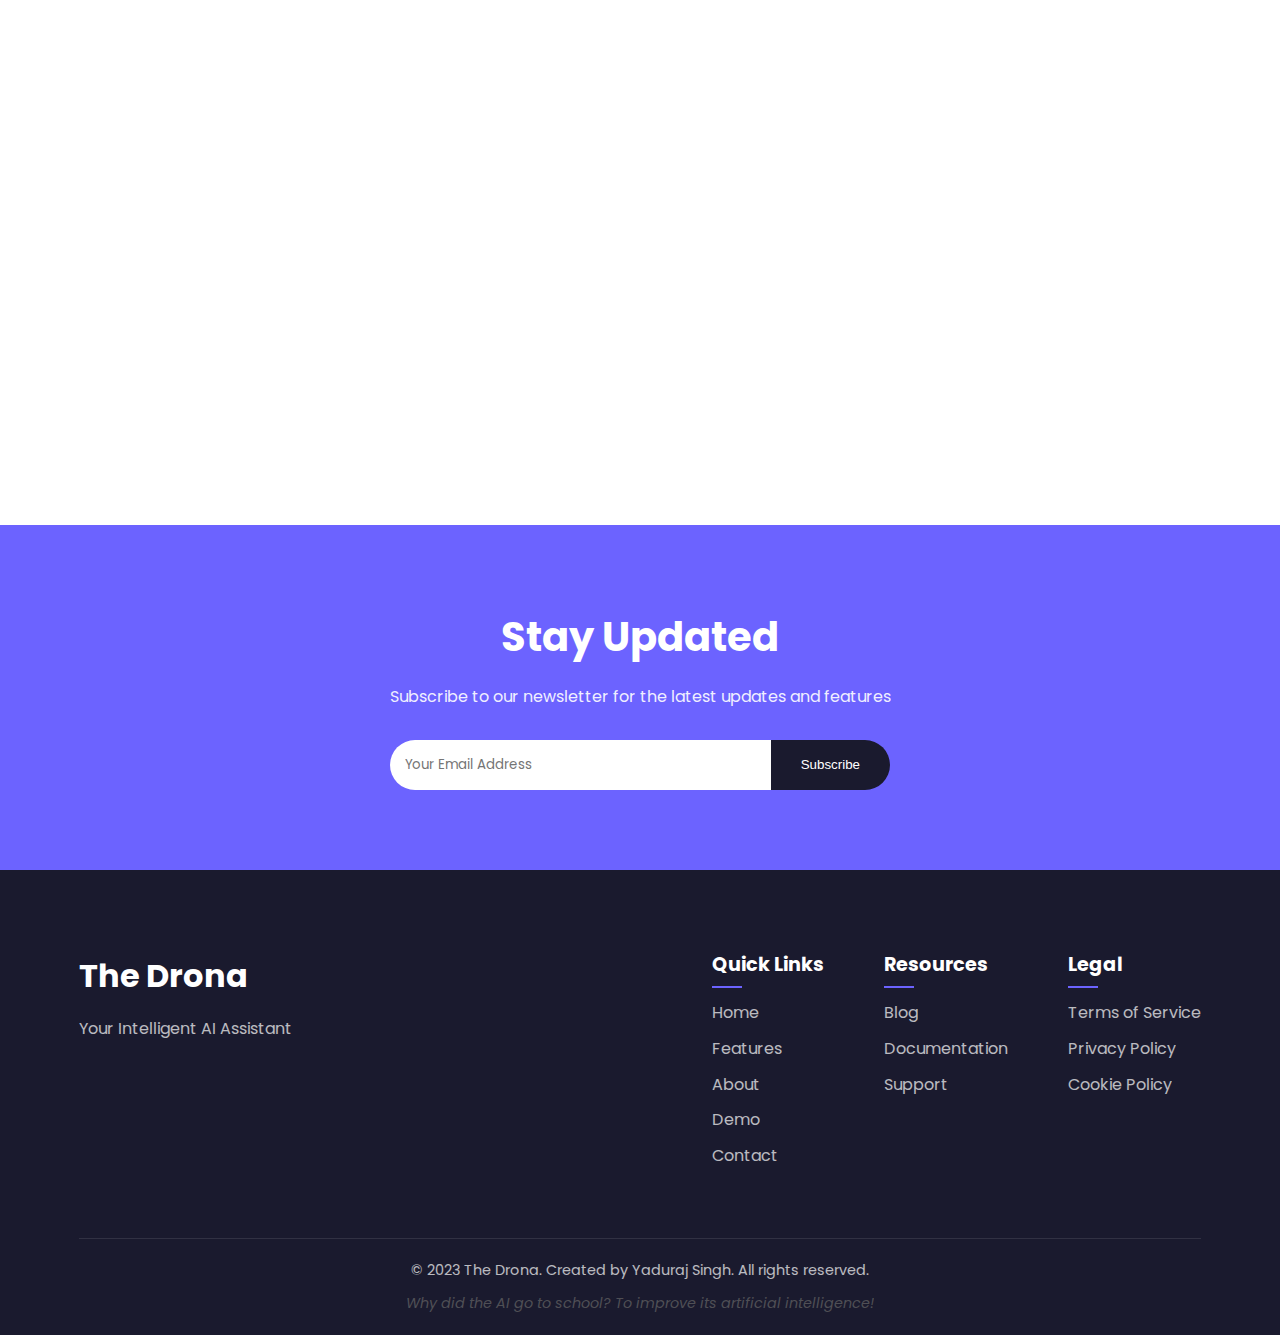
==== commit c0166c44: "new" ====
--- a/index.html
+++ b/index.html
@@ -22,8 +22,8 @@
                     <li><a href="#home" class="active">Home</a></li>
                     <li><a href="#features">Features</a></li>
                     <li><a href="#about">About</a></li>
+                    <li><a href="#demo">Demo</a></li>
                     <li><a href="#testimonials">Testimonials</a></li>
-                    <li><a href="#pricing">Pricing</a></li>
                     <li><a href="#contact">Contact</a></li>
                 </ul>
             </nav>
@@ -39,7 +39,7 @@
             <div class="hero-content">
                 <h1>Meet The Drona</h1>
                 <h2>Your Intelligent AI Assistant</h2>
-                <p>Experience the future of conversation with our advanced AI chatbot designed to assist, engage, and simplify your digital life.</p>
+                <p>Experience the future of conversation with our advanced AI chatbot designed to assist, engage, and simplify your digital life. Named after the legendary guru from Indian mythology, The Drona is here to guide you with wisdom and precision.</p>
                 <div class="cta-buttons">
                     <a href="#demo" class="btn btn-primary">Try Demo</a>
                     <a href="#learn-more" class="btn btn-secondary">Learn More</a>
@@ -85,7 +85,7 @@
                         <i class="fas fa-sync"></i>
                     </div>
                     <h3>Continuous Learning</h3>
-                    <p>The Drona gets smarter with every interaction.</p>
+                    <p>The Drona gets smarter with every interaction, just like a good student.</p>
                 </div>
                 <div class="feature-card">
                     <div class="feature-icon">
@@ -99,7 +99,7 @@
                         <i class="fas fa-language"></i>
                     </div>
                     <h3>Multilingual</h3>
-                    <p>Communicate in multiple languages with natural fluency.</p>
+                    <p>Communicate in multiple languages with natural fluency, including Hindi and English.</p>
                 </div>
             </div>
         </div>
@@ -112,7 +112,8 @@
                 <div class="about-text">
                     <h2>About The Drona</h2>
                     <p>The Drona is named after the legendary teacher from Indian mythology who was known for his wisdom and guidance. Just like the ancient guru, our AI assistant is designed to guide, assist, and empower users with knowledge and capabilities.</p>
-                    <p>Developed by a team of AI enthusiasts and experts, The Drona represents the culmination of years of research in natural language processing and machine learning.</p>
+                    <p>Developed by Yaduraj Singh, The Drona represents the culmination of extensive research in natural language processing and machine learning, with a touch of Indian heritage and innovation.</p>
+                    <p>Unlike other AI assistants that take themselves too seriously, The Drona occasionally drops witty one-liners and cultural references that will make you smile while it helps you with your tasks.</p>
                     <a href="#learn-more" class="btn btn-secondary">Our Story</a>
                 </div>
                 <div class="about-image">
@@ -142,7 +143,7 @@
                 <div class="chat-messages" id="chat-messages">
                     <div class="message bot">
                         <div class="message-content">
-                            <p>Hello! I'm The Drona, your AI assistant. How can I help you today?</p>
+                            <p>Namaste! I'm The Drona, your AI assistant. How can I help you today?</p>
                         </div>
                         <div class="message-time">Just now</div>
                     </div>
@@ -165,36 +166,36 @@
             <div class="testimonial-slider">
                 <div class="testimonial-card">
                     <div class="testimonial-content">
-                        <p>"The Drona has completely transformed how I manage my daily tasks. It's like having a personal assistant available 24/7."</p>
+                        <p>"The Drona has completely transformed how I manage my daily tasks. It's like having a personal guru available 24/7, but with a better sense of humor!"</p>
                     </div>
                     <div class="testimonial-author">
-                        <img src="images/testimonial-1.jpg" alt="Sarah Johnson">
+                        <img src="images/testimonial-1.jpg" alt="Rahul Sharma">
                         <div class="author-info">
-                            <h4>Sarah Johnson</h4>
-                            <p>Marketing Director</p>
+                            <h4>Rahul Sharma</h4>
+                            <p>Tech Enthusiast</p>
                         </div>
                     </div>
                 </div>
                 <div class="testimonial-card">
                     <div class="testimonial-content">
-                        <p>"As a developer, I appreciate how The Drona helps me find solutions quickly. It's become an essential part of my workflow."</p>
+                        <p>"As a developer, I appreciate how The Drona helps me find solutions quickly. It once told me my code had more bugs than a monsoon in Mumbai - harsh but true!"</p>
                     </div>
                     <div class="testimonial-author">
-                        <img src="images/testimonial-2.jpg" alt="David Chen">
+                        <img src="images/testimonial-2.jpg" alt="Priya Patel">
                         <div class="author-info">
-                            <h4>David Chen</h4>
+                            <h4>Priya Patel</h4>
                             <p>Software Engineer</p>
                         </div>
                     </div>
                 </div>
                 <div class="testimonial-card">
                     <div class="testimonial-content">
-                        <p>"The natural conversation flow with The Drona is impressive. It feels like chatting with a knowledgeable friend rather than a bot."</p>
+                        <p>"The natural conversation flow with The Drona is impressive. It feels like chatting with a knowledgeable friend rather than a bot. Plus, it knows all the best chai jokes!"</p>
                     </div>
                     <div class="testimonial-author">
-                        <img src="images/testimonial-3.jpg" alt="Maria Rodriguez">
+                        <img src="images/testimonial-3.jpg" alt="Amit Kumar">
                         <div class="author-info">
-                            <h4>Maria Rodriguez</h4>
+                            <h4>Amit Kumar</h4>
                             <p>Content Creator</p>
                         </div>
                     </div>
@@ -208,82 +209,26 @@
         </div>
     </section>
 
-    <!-- Pricing Section -->
-    <section id="pricing" class="pricing">
-        <div class="container">
-            <div class="section-header">
-                <h2>Simple Pricing</h2>
-                <p>Choose the plan that works for you</p>
-            </div>
-            <div class="pricing-cards">
-                <div class="pricing-card">
-                    <div class="pricing-header">
-                        <h3>Basic</h3>
-                        <div class="price">
-                            <span class="currency">$</span>
-                            <span class="amount">0</span>
-                            <span class="period">/month</span>
-                        </div>
-                    </div>
-                    <div class="pricing-features">
-                        <ul>
-                            <li><i class="fas fa-check"></i> 100 messages per day</li>
-                            <li><i class="fas fa-check"></i> Basic AI capabilities</li>
-                            <li><i class="fas fa-check"></i> Web access only</li>
-                            <li><i class="fas fa-check"></i> Community support</li>
-                            <li class="disabled"><i class="fas fa-times"></i> Advanced features</li>
-                            <li class="disabled"><i class="fas fa-times"></i> API access</li>
-                        </ul>
-                    </div>
-                    <div class="pricing-cta">
-                        <a href="#signup" class="btn btn-outline">Get Started</a>
-                    </div>
-                </div>
-                <div class="pricing-card popular">
-                    <div class="popular-tag">Most Popular</div>
-                    <div class="pricing-header">
-                        <h3>Pro</h3>
-                        <div class="price">
-                            <span class="currency">$</span>
-                            <span class="amount">19</span>
-                            <span class="period">/month</span>
-                        </div>
-                    </div>
-                    <div class="pricing-features">
-                        <ul>
-                            <li><i class="fas fa-check"></i> Unlimited messages</li>
-                            <li><i class="fas fa-check"></i> Advanced AI capabilities</li>
-                            <li><i class="fas fa-check"></i> Web & mobile access</li>
-                            <li><i class="fas fa-check"></i> Priority support</li>
-                            <li><i class="fas fa-check"></i> Advanced features</li>
-                            <li class="disabled"><i class="fas fa-times"></i> API access</li>
-                        </ul>
-                    </div>
-                    <div class="pricing-cta">
-                        <a href="#signup" class="btn btn-primary">Get Started</a>
-                    </div>
-                </div>
-                <div class="pricing-card">
-                    <div class="pricing-header">
-                        <h3>Enterprise</h3>
-                        <div class="price">
-                            <span class="currency">$</span>
-                            <span class="amount">49</span>
-                            <span class="period">/month</span>
-                        </div>
-                    </div>
-                    <div class="pricing-features">
-                        <ul>
-                            <li><i class="fas fa-check"></i> Unlimited messages</li>
-                            <li><i class="fas fa-check"></i> Premium AI capabilities</li>
-                            <li><i class="fas fa-check"></i> All platform access</li>
-                            <li><i class="fas fa-check"></i> 24/7 dedicated support</li>
-                            <li><i class="fas fa-check"></i> All advanced features</li>
-                            <li><i class="fas fa-check"></i> Full API access</li>
-                        </ul>
-                    </div>
-                    <div class="pricing-cta">
-                        <a href="#signup" class="btn btn-outline">Get Started</a>
+    <!-- Creator Section -->
+    <section id="creator" class="creator">
+        <div class="container">
+            <div class="section-header">
+                <h2>Meet the Creator</h2>
+                <p>The mind behind The Drona</p>
+            </div>
+            <div class="creator-content">
+                <div class="creator-image">
+                    <img src="images/yaduraj-singh.jpg" alt="Yaduraj Singh">
+                </div>
+                <div class="creator-info">
+                    <h3>Yaduraj Singh</h3>
+                    <p class="creator-title">Founder & Developer</p>
+                    <p class="creator-bio">Yaduraj Singh is a passionate AI developer and innovator from India. With a deep interest in natural language processing and machine learning, he created The Drona to bring the wisdom of ancient Indian knowledge systems into the modern digital world.</p>
+                    <p class="creator-quote">"I wanted to create an AI assistant that not only helps people with their tasks but also connects with them on a cultural level, with a touch of humor that makes technology more human."</p>
+                    <div class="creator-social">
+                        <a href="#" class="social-link"><i class="fab fa-linkedin-in"></i></a>
+                        <a href="#" class="social-link"><i class="fab fa-github"></i></a>
+                        <a href="#" class="social-link"><i class="fab fa-twitter"></i></a>
                     </div>
                 </div>
             </div>
@@ -305,7 +250,7 @@
                         </div>
                         <div class="info-content">
                             <h3>Address</h3>
-                            <p>123 AI Boulevard, Tech City, TC 12345</p>
+                            <p>Lucknow, Uttar Pradesh, India</p>
                         </div>
                     </div>
                     <div class="info-item">
@@ -314,7 +259,7 @@
                         </div>
                         <div class="info-content">
                             <h3>Email</h3>
-                            <p>info@thedrona.ai</p>
+                            <p>yadurajsingham@gmail.com</p>
                         </div>
                     </div>
                     <div class="info-item">
@@ -323,7 +268,7 @@
                         </div>
                         <div class="info-content">
                             <h3>Phone</h3>
-                            <p>+1 (555) 123-4567</p>
+                            <p>+91 9639585170</p>
                         </div>
                     </div>
                     <div class="social-links">
@@ -383,7 +328,7 @@
                             <li><a href="#home">Home</a></li>
                             <li><a href="#features">Features</a></li>
                             <li><a href="#about">About</a></li>
-                            <li><a href="#pricing">Pricing</a></li>
+                            <li><a href="#demo">Demo</a></li>
                             <li><a href="#contact">Contact</a></li>
                         </ul>
                     </div>
@@ -392,7 +337,6 @@
                         <ul>
                             <li><a href="#">Blog</a></li>
                             <li><a href="#">Documentation</a></li>
-                            <li><a href="#">API</a></li>
                             <li><a href="#">Support</a></li>
                         </ul>
                     </div>
@@ -407,7 +351,8 @@
                 </div>
             </div>
             <div class="footer-bottom">
-                <p>&copy; 2023 The Drona. All rights reserved.</p>
+                <p>&copy; 2023 The Drona. Created by Yaduraj Singh. All rights reserved.</p>
+                <p class="footer-joke">Why did the AI go to school? To improve its <i>artificial intelligence</i>!</p>
             </div>
         </div>
     </footer>
--- a/css/styles.css
+++ b/css/styles.css
@@ -883,6 +883,75 @@
     font-size: 0.9rem;
 }
 
+/* Creator Section */
+.creator {
+    padding: 80px 0;
+    background-color: var(--bg-light);
+}
+
+.creator-content {
+    display: flex;
+    align-items: center;
+    gap: 50px;
+    margin-top: 50px;
+}
+
+.creator-image {
+    flex: 1;
+    text-align: center;
+}
+
+.creator-image img {
+    width: 300px;
+    height: 300px;
+    border-radius: 50%;
+    object-fit: cover;
+    border: 5px solid white;
+    box-shadow: var(--box-shadow);
+}
+
+.creator-info {
+    flex: 2;
+}
+
+.creator-info h3 {
+    font-size: 2rem;
+    margin-bottom: 10px;
+    color: var(--primary-color);
+}
+
+.creator-title {
+    font-size: 1.2rem;
+    color: var(--text-light);
+    margin-bottom: 20px;
+}
+
+.creator-bio {
+    margin-bottom: 20px;
+    line-height: 1.6;
+}
+
+.creator-quote {
+    font-style: italic;
+    padding: 20px;
+    background-color: rgba(108, 99, 255, 0.1);
+    border-left: 4px solid var(--primary-color);
+    margin-bottom: 20px;
+    border-radius: var(--border-radius);
+}
+
+.creator-social {
+    display: flex;
+    gap: 15px;
+}
+
+.footer-joke {
+    text-align: center;
+    margin-top: 10px;
+    font-style: italic;
+    color: var(--text-light);
+}
+
 /* Responsive Styles */
 @media screen and (max-width: 1024px) {
     .hero-content h1 {
@@ -986,6 +1055,24 @@
         flex-direction: column;
         gap: 30px;
     }
+    
+    .creator-content {
+        flex-direction: column;
+        text-align: center;
+    }
+    
+    .creator-image img {
+        width: 200px;
+        height: 200px;
+    }
+    
+    .creator-info {
+        text-align: center;
+    }
+    
+    .creator-social {
+        justify-content: center;
+    }
 }
 
 @media screen and (max-width: 480px) {
@@ -1020,4 +1107,9 @@
         width: 100%;
         padding: 15px;
     }
+    
+    .creator-image img {
+        width: 150px;
+        height: 150px;
+    }
 } 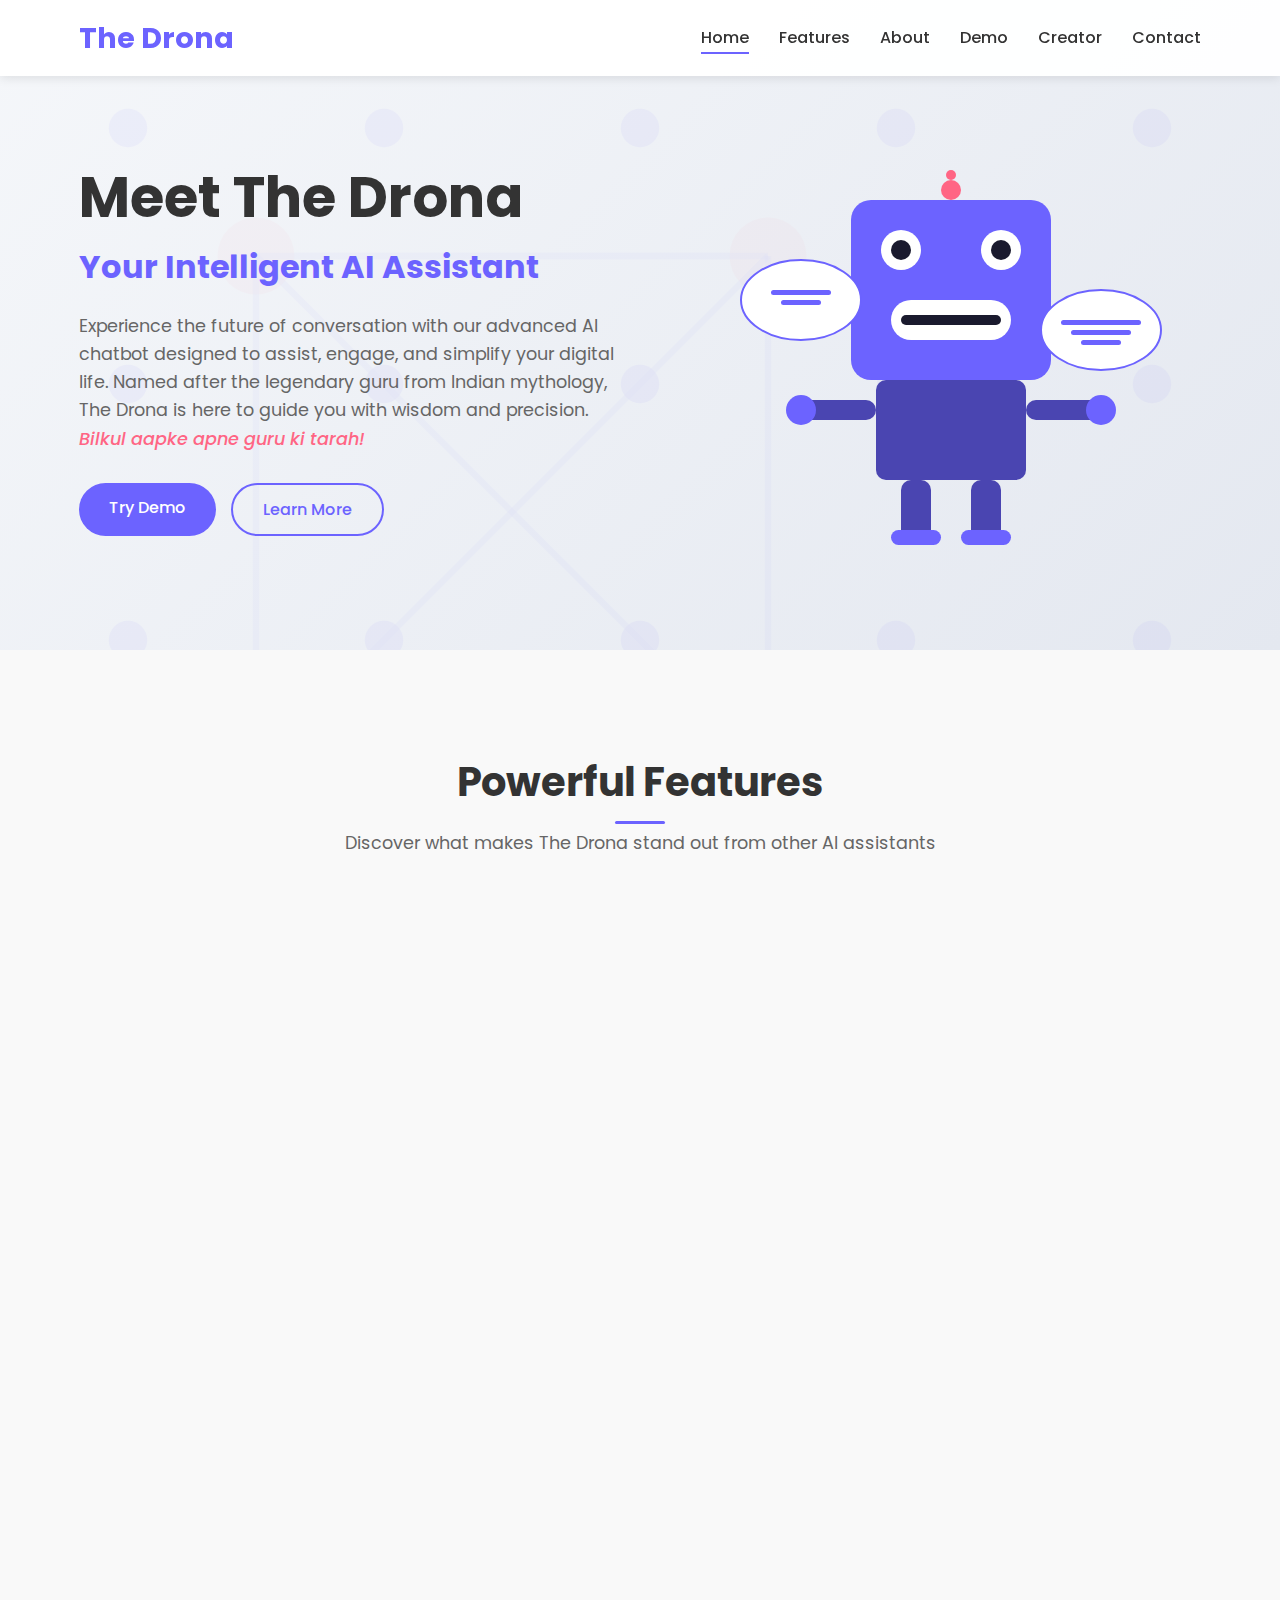
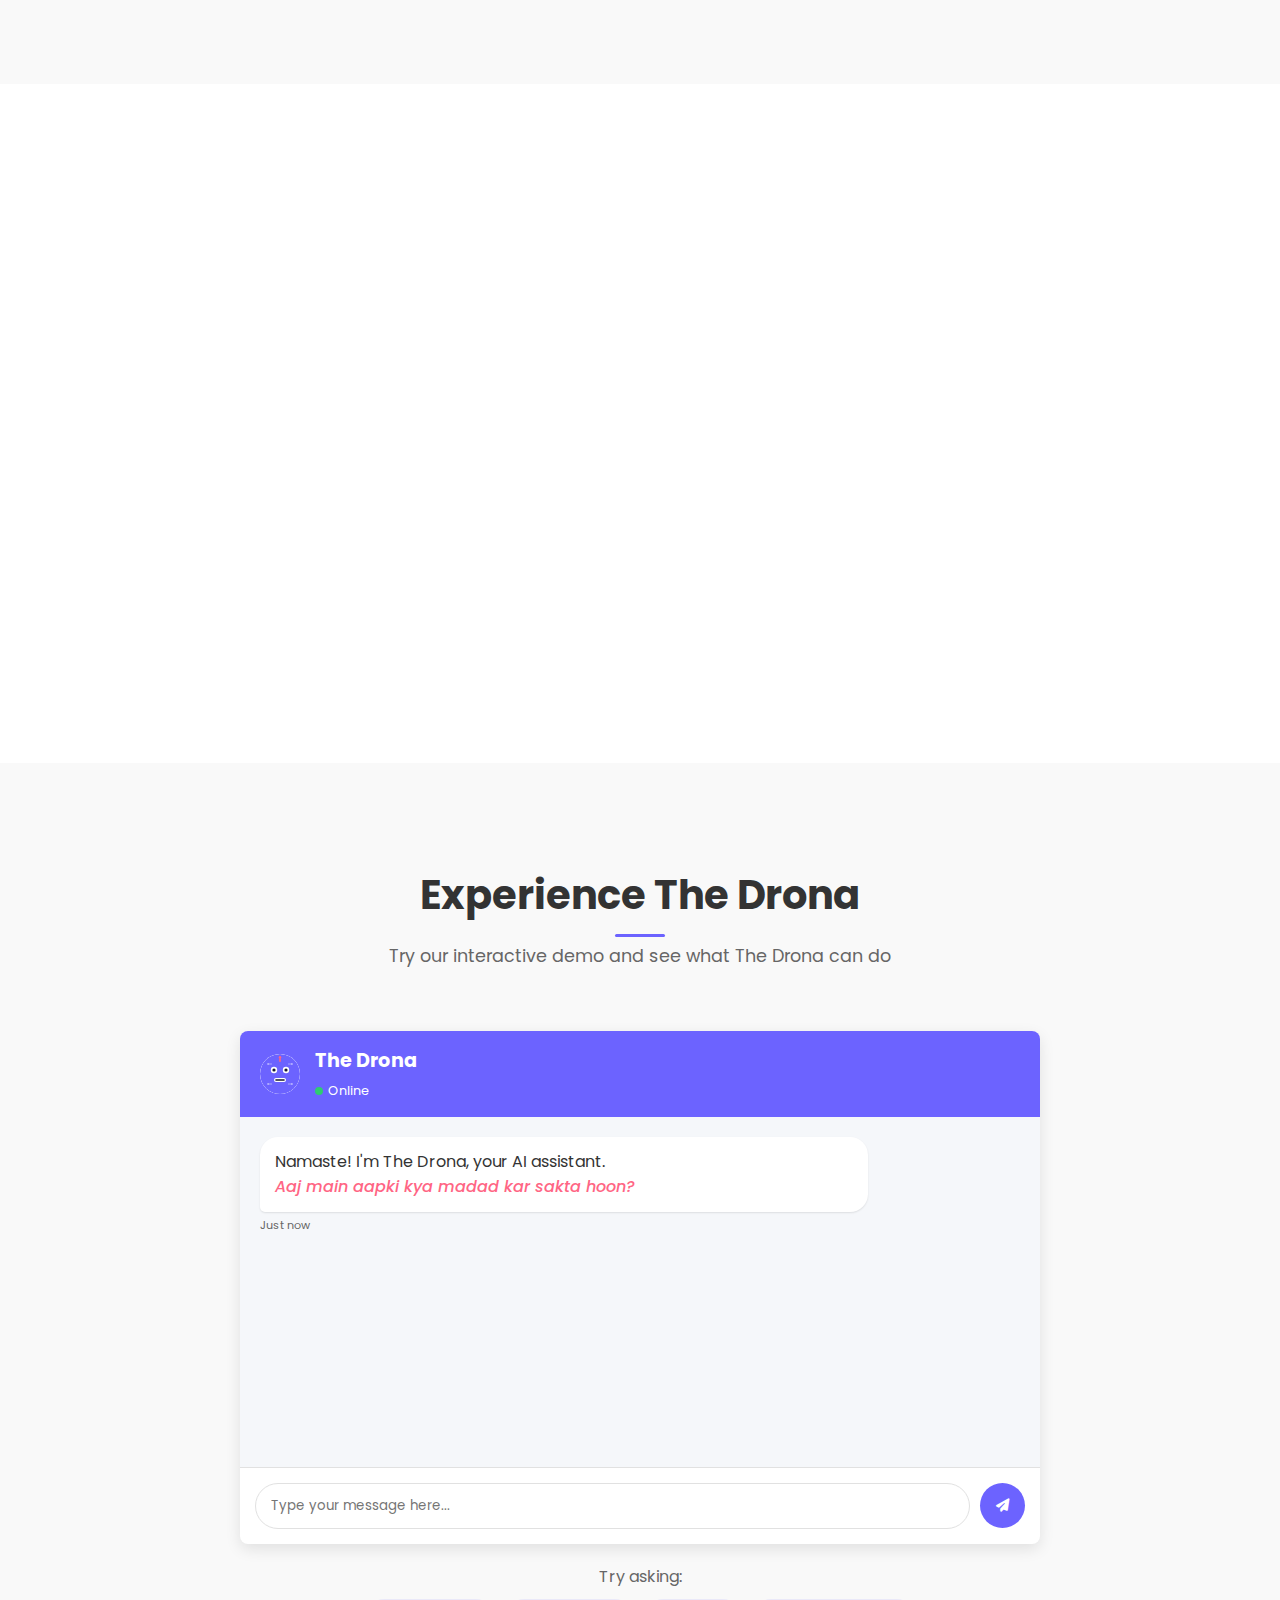
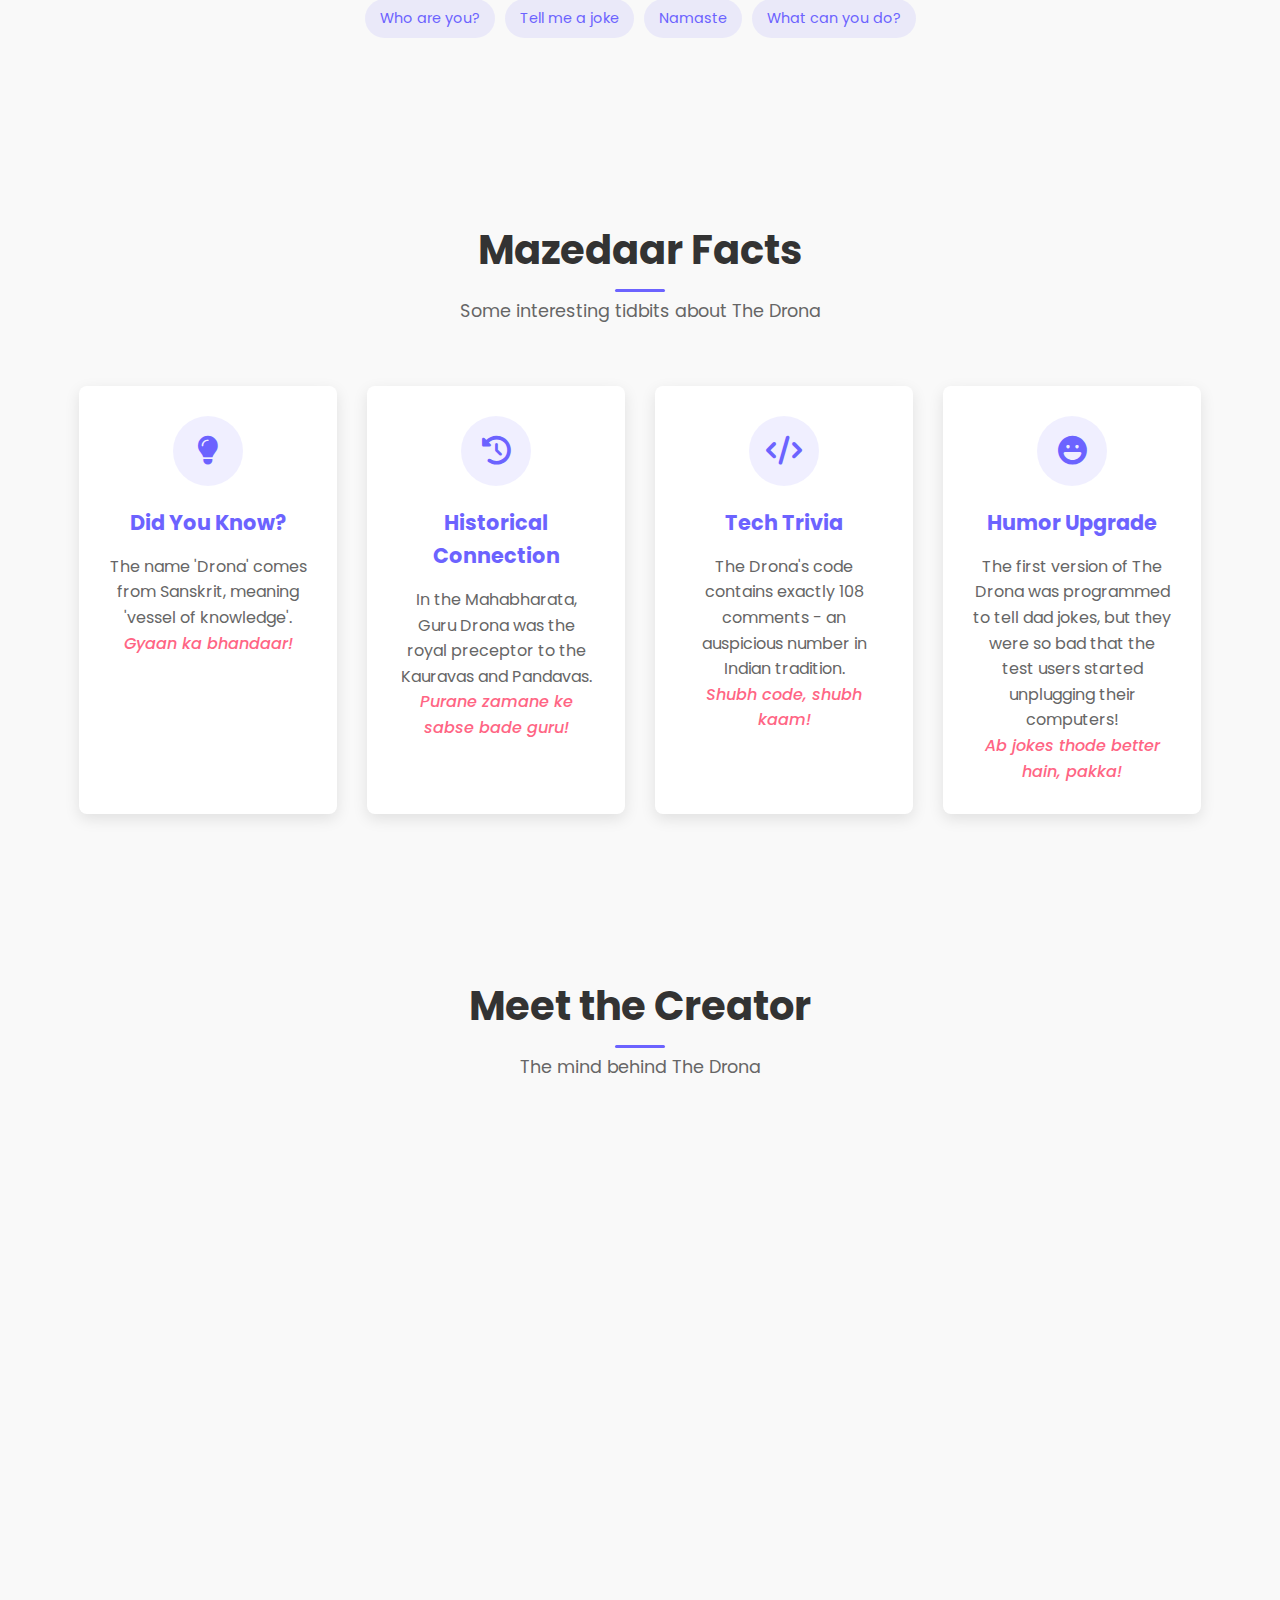
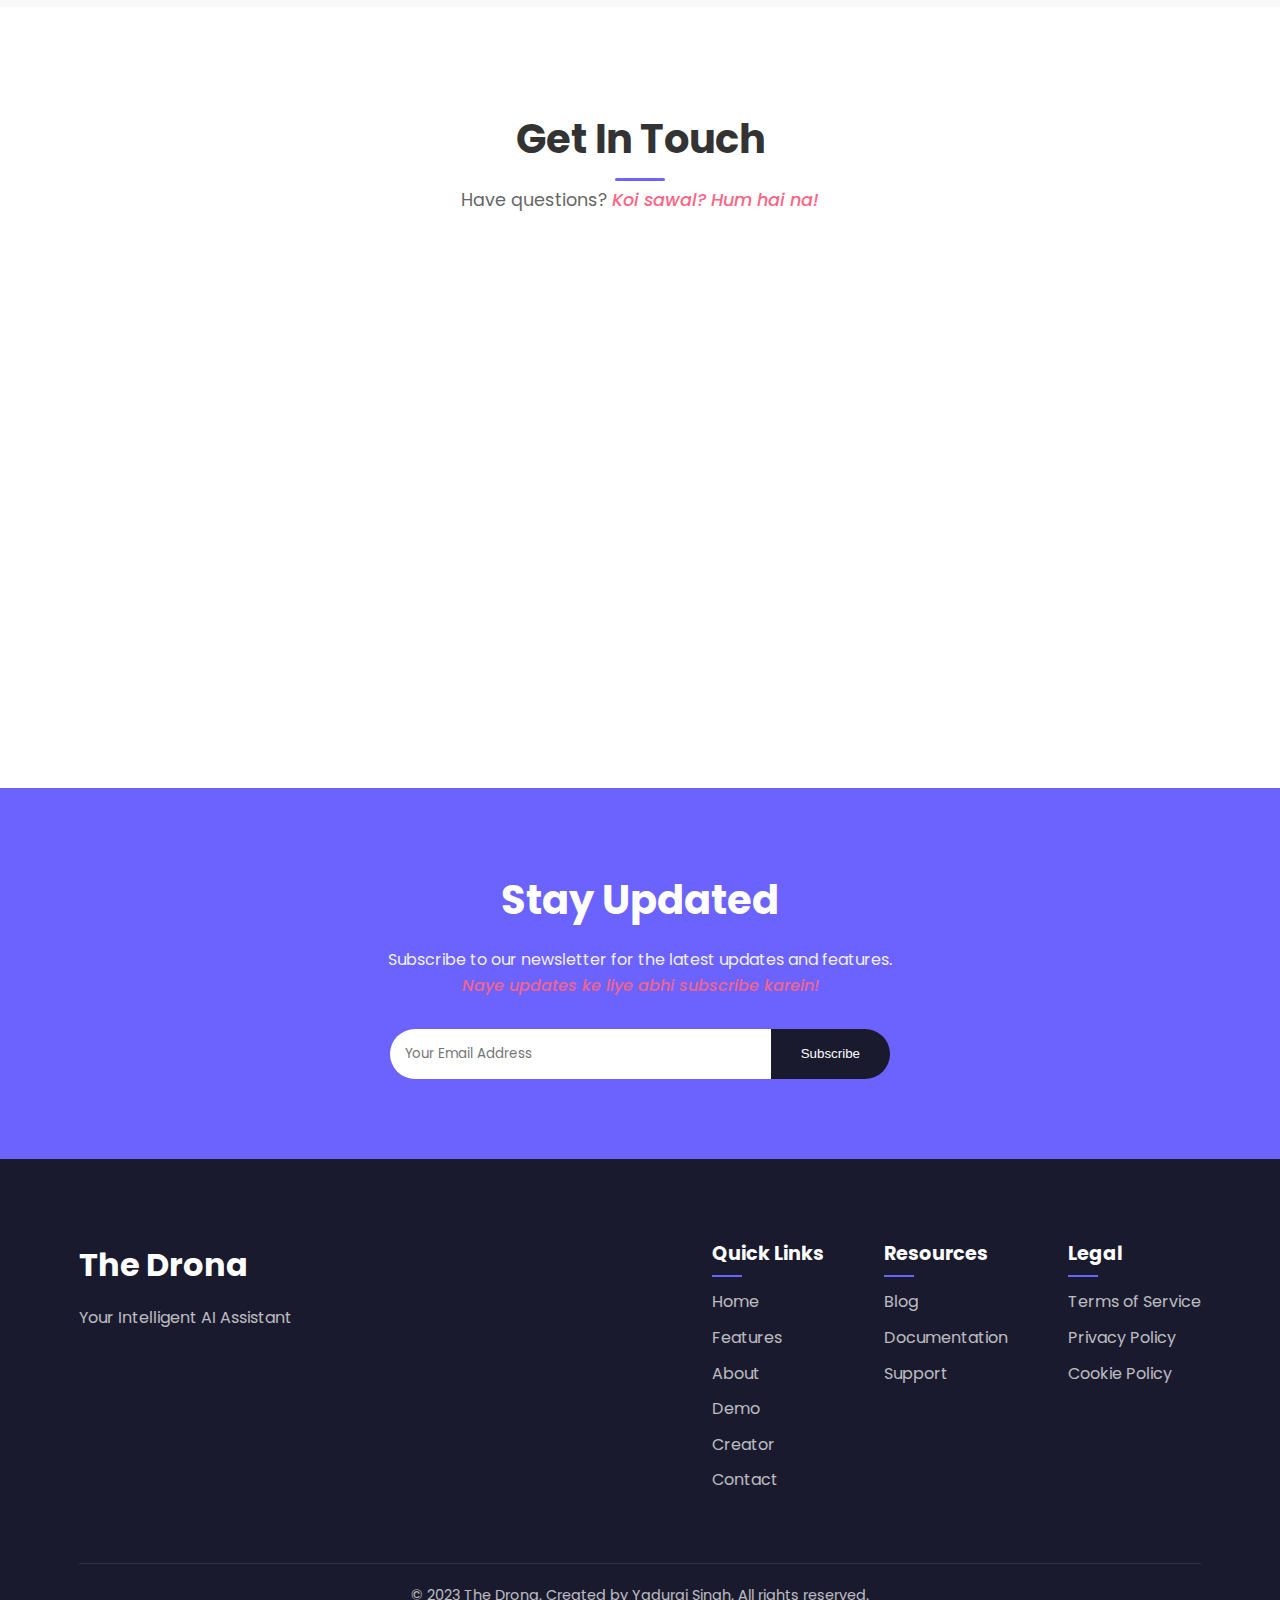
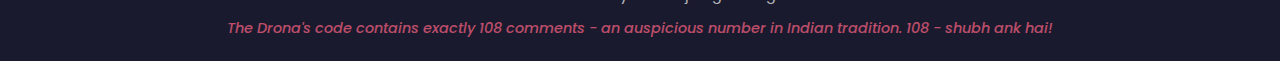
==== commit 3f60ea20: "ok" ====
--- a/index.html
+++ b/index.html
@@ -23,7 +23,7 @@
                     <li><a href="#features">Features</a></li>
                     <li><a href="#about">About</a></li>
                     <li><a href="#demo">Demo</a></li>
-                    <li><a href="#testimonials">Testimonials</a></li>
+                    <li><a href="#creator">Creator</a></li>
                     <li><a href="#contact">Contact</a></li>
                 </ul>
             </nav>
@@ -39,7 +39,7 @@
             <div class="hero-content">
                 <h1>Meet The Drona</h1>
                 <h2>Your Intelligent AI Assistant</h2>
-                <p>Experience the future of conversation with our advanced AI chatbot designed to assist, engage, and simplify your digital life. Named after the legendary guru from Indian mythology, The Drona is here to guide you with wisdom and precision.</p>
+                <p>Experience the future of conversation with our advanced AI chatbot designed to assist, engage, and simplify your digital life. Named after the legendary guru from Indian mythology, The Drona is here to guide you with wisdom and precision. <span class="hinglish">Bilkul aapke apne guru ki tarah!</span></p>
                 <div class="cta-buttons">
                     <a href="#demo" class="btn btn-primary">Try Demo</a>
                     <a href="#learn-more" class="btn btn-secondary">Learn More</a>
@@ -64,42 +64,42 @@
                         <i class="fas fa-brain"></i>
                     </div>
                     <h3>Advanced AI</h3>
-                    <p>Powered by cutting-edge machine learning algorithms for natural conversations.</p>
+                    <p>Powered by cutting-edge machine learning algorithms for natural conversations. <span class="hinglish">Ekdum toofani dimaag!</span></p>
                 </div>
                 <div class="feature-card">
                     <div class="feature-icon">
                         <i class="fas fa-bolt"></i>
                     </div>
                     <h3>Lightning Fast</h3>
-                    <p>Get instant responses with our optimized processing engine.</p>
+                    <p>Get instant responses with our optimized processing engine. <span class="hinglish">Bijli se bhi tez!</span></p>
                 </div>
                 <div class="feature-card">
                     <div class="feature-icon">
                         <i class="fas fa-lock"></i>
                     </div>
                     <h3>Secure & Private</h3>
-                    <p>Your conversations are encrypted and your data remains private.</p>
+                    <p>Your conversations are encrypted and your data remains private. <span class="hinglish">Ekdum safe, bilkul ghar jaisa!</span></p>
                 </div>
                 <div class="feature-card">
                     <div class="feature-icon">
                         <i class="fas fa-sync"></i>
                     </div>
                     <h3>Continuous Learning</h3>
-                    <p>The Drona gets smarter with every interaction, just like a good student.</p>
+                    <p>The Drona gets smarter with every interaction, just like a good student. <span class="hinglish">Roz naya kuch seekhta hai!</span></p>
                 </div>
                 <div class="feature-card">
                     <div class="feature-icon">
                         <i class="fas fa-plug"></i>
                     </div>
                     <h3>Easy Integration</h3>
-                    <p>Seamlessly integrate with your existing applications and workflows.</p>
+                    <p>Seamlessly integrate with your existing applications and workflows. <span class="hinglish">Har jagah fit ho jayega, tension not!</span></p>
                 </div>
                 <div class="feature-card">
                     <div class="feature-icon">
                         <i class="fas fa-language"></i>
                     </div>
                     <h3>Multilingual</h3>
-                    <p>Communicate in multiple languages with natural fluency, including Hindi and English.</p>
+                    <p>Communicate in multiple languages with natural fluency, including Hindi and English. <span class="hinglish">Hindi-English dono mein baat kar sakta hai!</span></p>
                 </div>
             </div>
         </div>
@@ -113,8 +113,8 @@
                     <h2>About The Drona</h2>
                     <p>The Drona is named after the legendary teacher from Indian mythology who was known for his wisdom and guidance. Just like the ancient guru, our AI assistant is designed to guide, assist, and empower users with knowledge and capabilities.</p>
                     <p>Developed by Yaduraj Singh, The Drona represents the culmination of extensive research in natural language processing and machine learning, with a touch of Indian heritage and innovation.</p>
-                    <p>Unlike other AI assistants that take themselves too seriously, The Drona occasionally drops witty one-liners and cultural references that will make you smile while it helps you with your tasks.</p>
-                    <a href="#learn-more" class="btn btn-secondary">Our Story</a>
+                    <p>Unlike other AI assistants that take themselves too seriously, The Drona occasionally drops witty one-liners and cultural references that will make you smile while it helps you with your tasks. <span class="hinglish">Kaam bhi, masti bhi!</span></p>
+                    <a href="about.html" class="btn btn-secondary">Our Story</a>
                 </div>
                 <div class="about-image">
                     <img src="images/about-illustration.svg" alt="About The Drona">
@@ -143,7 +143,7 @@
                 <div class="chat-messages" id="chat-messages">
                     <div class="message bot">
                         <div class="message-content">
-                            <p>Namaste! I'm The Drona, your AI assistant. How can I help you today?</p>
+                            <p>Namaste! I'm The Drona, your AI assistant. <span class="hinglish">Aaj main aapki kya madad kar sakta hoon?</span></p>
                         </div>
                         <div class="message-time">Just now</div>
                     </div>
@@ -153,58 +153,54 @@
                     <button id="send-btn"><i class="fas fa-paper-plane"></i></button>
                 </div>
             </div>
-        </div>
-    </section>
-
-    <!-- Testimonials Section -->
-    <section id="testimonials" class="testimonials">
-        <div class="container">
-            <div class="section-header">
-                <h2>What Our Users Say</h2>
-                <p>Hear from people who have experienced The Drona</p>
-            </div>
-            <div class="testimonial-slider">
-                <div class="testimonial-card">
-                    <div class="testimonial-content">
-                        <p>"The Drona has completely transformed how I manage my daily tasks. It's like having a personal guru available 24/7, but with a better sense of humor!"</p>
-                    </div>
-                    <div class="testimonial-author">
-                        <img src="images/testimonial-1.jpg" alt="Rahul Sharma">
-                        <div class="author-info">
-                            <h4>Rahul Sharma</h4>
-                            <p>Tech Enthusiast</p>
-                        </div>
-                    </div>
-                </div>
-                <div class="testimonial-card">
-                    <div class="testimonial-content">
-                        <p>"As a developer, I appreciate how The Drona helps me find solutions quickly. It once told me my code had more bugs than a monsoon in Mumbai - harsh but true!"</p>
-                    </div>
-                    <div class="testimonial-author">
-                        <img src="images/testimonial-2.jpg" alt="Priya Patel">
-                        <div class="author-info">
-                            <h4>Priya Patel</h4>
-                            <p>Software Engineer</p>
-                        </div>
-                    </div>
-                </div>
-                <div class="testimonial-card">
-                    <div class="testimonial-content">
-                        <p>"The natural conversation flow with The Drona is impressive. It feels like chatting with a knowledgeable friend rather than a bot. Plus, it knows all the best chai jokes!"</p>
-                    </div>
-                    <div class="testimonial-author">
-                        <img src="images/testimonial-3.jpg" alt="Amit Kumar">
-                        <div class="author-info">
-                            <h4>Amit Kumar</h4>
-                            <p>Content Creator</p>
-                        </div>
-                    </div>
-                </div>
-            </div>
-            <div class="testimonial-dots">
-                <span class="dot active"></span>
-                <span class="dot"></span>
-                <span class="dot"></span>
+            <div class="chat-suggestions">
+                <p>Try asking:</p>
+                <div class="suggestion-chips">
+                    <span class="chip" onclick="suggestMessage('Who are you?')">Who are you?</span>
+                    <span class="chip" onclick="suggestMessage('Tell me a joke')">Tell me a joke</span>
+                    <span class="chip" onclick="suggestMessage('Namaste')">Namaste</span>
+                    <span class="chip" onclick="suggestMessage('What can you do?')">What can you do?</span>
+                </div>
+            </div>
+        </div>
+    </section>
+
+    <!-- Fun Facts Section -->
+    <section id="fun-facts" class="fun-facts">
+        <div class="container">
+            <div class="section-header">
+                <h2>Mazedaar Facts</h2>
+                <p>Some interesting tidbits about The Drona</p>
+            </div>
+            <div class="facts-container">
+                <div class="fact-card">
+                    <div class="fact-icon">
+                        <i class="fas fa-lightbulb"></i>
+                    </div>
+                    <h3>Did You Know?</h3>
+                    <p>The name 'Drona' comes from Sanskrit, meaning 'vessel of knowledge'. <span class="hinglish">Gyaan ka bhandaar!</span></p>
+                </div>
+                <div class="fact-card">
+                    <div class="fact-icon">
+                        <i class="fas fa-history"></i>
+                    </div>
+                    <h3>Historical Connection</h3>
+                    <p>In the Mahabharata, Guru Drona was the royal preceptor to the Kauravas and Pandavas. <span class="hinglish">Purane zamane ke sabse bade guru!</span></p>
+                </div>
+                <div class="fact-card">
+                    <div class="fact-icon">
+                        <i class="fas fa-code"></i>
+                    </div>
+                    <h3>Tech Trivia</h3>
+                    <p>The Drona's code contains exactly 108 comments - an auspicious number in Indian tradition. <span class="hinglish">Shubh code, shubh kaam!</span></p>
+                </div>
+                <div class="fact-card">
+                    <div class="fact-icon">
+                        <i class="fas fa-laugh"></i>
+                    </div>
+                    <h3>Humor Upgrade</h3>
+                    <p>The first version of The Drona was programmed to tell dad jokes, but they were so bad that the test users started unplugging their computers! <span class="hinglish">Ab jokes thode better hain, pakka!</span></p>
+                </div>
             </div>
         </div>
     </section>
@@ -224,7 +220,7 @@
                     <h3>Yaduraj Singh</h3>
                     <p class="creator-title">Founder & Developer</p>
                     <p class="creator-bio">Yaduraj Singh is a passionate AI developer and innovator from India. With a deep interest in natural language processing and machine learning, he created The Drona to bring the wisdom of ancient Indian knowledge systems into the modern digital world.</p>
-                    <p class="creator-quote">"I wanted to create an AI assistant that not only helps people with their tasks but also connects with them on a cultural level, with a touch of humor that makes technology more human."</p>
+                    <p class="creator-quote">"I wanted to create an AI assistant that not only helps people with their tasks but also connects with them on a cultural level, with a touch of humor that makes technology more human. <span class="hinglish">Thoda mazaak, thoda kaam - perfect balance!</span>"</p>
                     <div class="creator-social">
                         <a href="#" class="social-link"><i class="fab fa-linkedin-in"></i></a>
                         <a href="#" class="social-link"><i class="fab fa-github"></i></a>
@@ -240,7 +236,7 @@
         <div class="container">
             <div class="section-header">
                 <h2>Get In Touch</h2>
-                <p>Have questions? We're here to help</p>
+                <p>Have questions? <span class="hinglish">Koi sawal? Hum hai na!</span></p>
             </div>
             <div class="contact-container">
                 <div class="contact-info">
@@ -250,7 +246,7 @@
                         </div>
                         <div class="info-content">
                             <h3>Address</h3>
-                            <p>Lucknow, Uttar Pradesh, India</p>
+                            <p>Aligarh, Uttar Pradesh, India</p>
                         </div>
                     </div>
                     <div class="info-item">
@@ -304,7 +300,7 @@
         <div class="container">
             <div class="newsletter-content">
                 <h2>Stay Updated</h2>
-                <p>Subscribe to our newsletter for the latest updates and features</p>
+                <p>Subscribe to our newsletter for the latest updates and features. <span class="hinglish">Naye updates ke liye abhi subscribe karein!</span></p>
                 <form class="newsletter-form">
                     <input type="email" placeholder="Your Email Address" required>
                     <button type="submit" class="btn btn-primary">Subscribe</button>
@@ -329,6 +325,7 @@
                             <li><a href="#features">Features</a></li>
                             <li><a href="#about">About</a></li>
                             <li><a href="#demo">Demo</a></li>
+                            <li><a href="#creator">Creator</a></li>
                             <li><a href="#contact">Contact</a></li>
                         </ul>
                     </div>
@@ -352,7 +349,7 @@
             </div>
             <div class="footer-bottom">
                 <p>&copy; 2023 The Drona. Created by Yaduraj Singh. All rights reserved.</p>
-                <p class="footer-joke">Why did the AI go to school? To improve its <i>artificial intelligence</i>!</p>
+                <p class="footer-joke hinglish">Ek AI dusre AI se: "Yaar, humans ko samajhna kitna mushkil hai na? Kabhi on, kabhi off!" 😄</p>
             </div>
         </div>
     </footer>
--- a/css/styles.css
+++ b/css/styles.css
@@ -952,6 +952,100 @@
     color: var(--text-light);
 }
 
+/* Hinglish Text Styling */
+.hinglish {
+    color: var(--accent-color);
+    font-style: italic;
+    display: inline-block;
+    font-weight: 500;
+}
+
+/* Chat Suggestions */
+.chat-suggestions {
+    margin-top: 20px;
+    text-align: center;
+}
+
+.chat-suggestions p {
+    margin-bottom: 10px;
+    color: var(--text-light);
+}
+
+.suggestion-chips {
+    display: flex;
+    flex-wrap: wrap;
+    justify-content: center;
+    gap: 10px;
+}
+
+.chip {
+    background-color: rgba(108, 99, 255, 0.1);
+    color: var(--primary-color);
+    padding: 8px 15px;
+    border-radius: 20px;
+    font-size: 0.9rem;
+    cursor: pointer;
+    transition: var(--transition);
+}
+
+.chip:hover {
+    background-color: var(--primary-color);
+    color: white;
+}
+
+/* Fun Facts Section */
+.fun-facts {
+    padding: 80px 0;
+    background-color: var(--bg-light);
+}
+
+.facts-container {
+    display: grid;
+    grid-template-columns: repeat(auto-fit, minmax(250px, 1fr));
+    gap: 30px;
+    margin-top: 50px;
+}
+
+.fact-card {
+    background-color: white;
+    border-radius: var(--border-radius);
+    padding: 30px;
+    box-shadow: var(--box-shadow);
+    transition: var(--transition);
+    text-align: center;
+}
+
+.fact-card:hover {
+    transform: translateY(-10px);
+}
+
+.fact-icon {
+    width: 70px;
+    height: 70px;
+    background-color: rgba(108, 99, 255, 0.1);
+    border-radius: 50%;
+    display: flex;
+    align-items: center;
+    justify-content: center;
+    margin: 0 auto 20px;
+}
+
+.fact-icon i {
+    font-size: 1.8rem;
+    color: var(--primary-color);
+}
+
+.fact-card h3 {
+    font-size: 1.3rem;
+    margin-bottom: 15px;
+    color: var(--primary-color);
+}
+
+.fact-card p {
+    color: var(--text-light);
+    line-height: 1.6;
+}
+
 /* Responsive Styles */
 @media screen and (max-width: 1024px) {
     .hero-content h1 {
@@ -1073,6 +1167,19 @@
     .creator-social {
         justify-content: center;
     }
+    
+    .facts-container {
+        grid-template-columns: 1fr;
+    }
+    
+    .suggestion-chips {
+        flex-direction: column;
+        align-items: center;
+    }
+    
+    .chip {
+        width: 80%;
+    }
 }
 
 @media screen and (max-width: 480px) {
@@ -1112,4 +1219,17 @@
         width: 150px;
         height: 150px;
     }
+    
+    .fact-card {
+        padding: 20px;
+    }
+    
+    .fact-icon {
+        width: 50px;
+        height: 50px;
+    }
+    
+    .fact-icon i {
+        font-size: 1.3rem;
+    }
 } 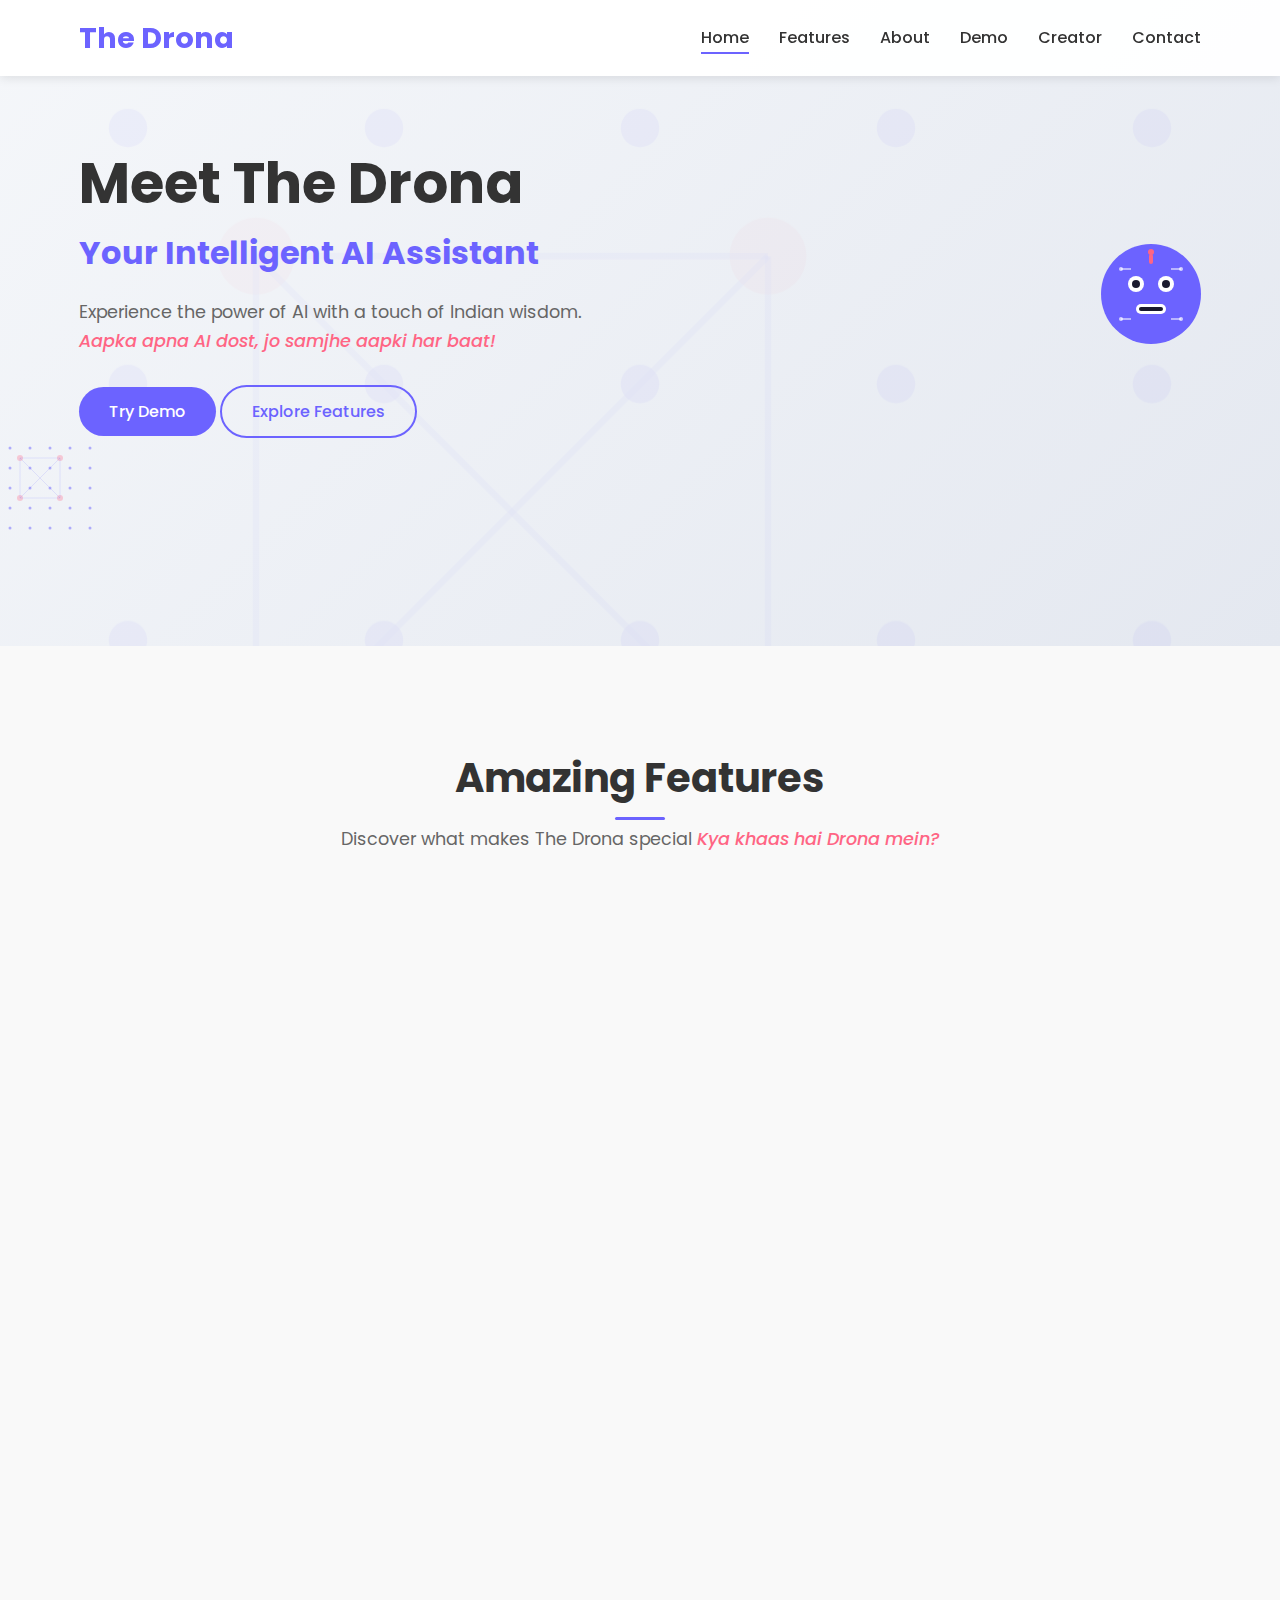
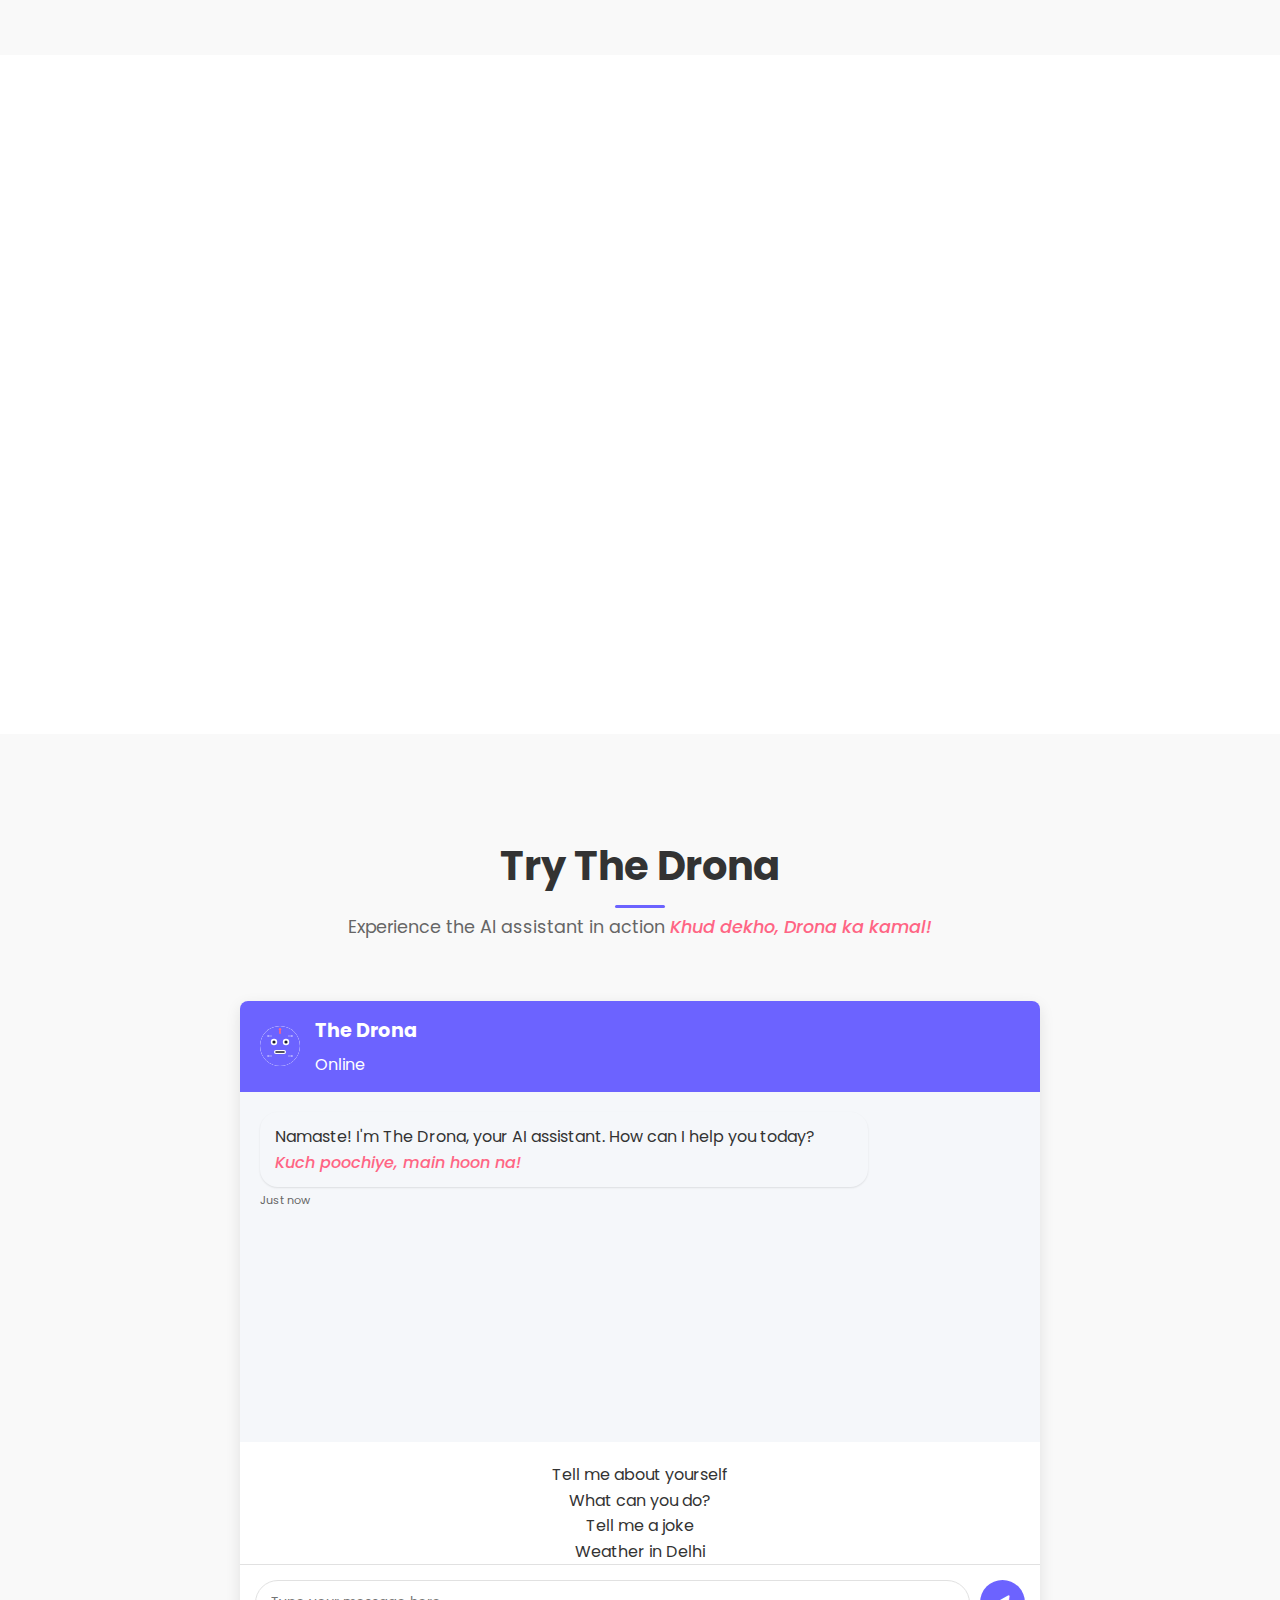
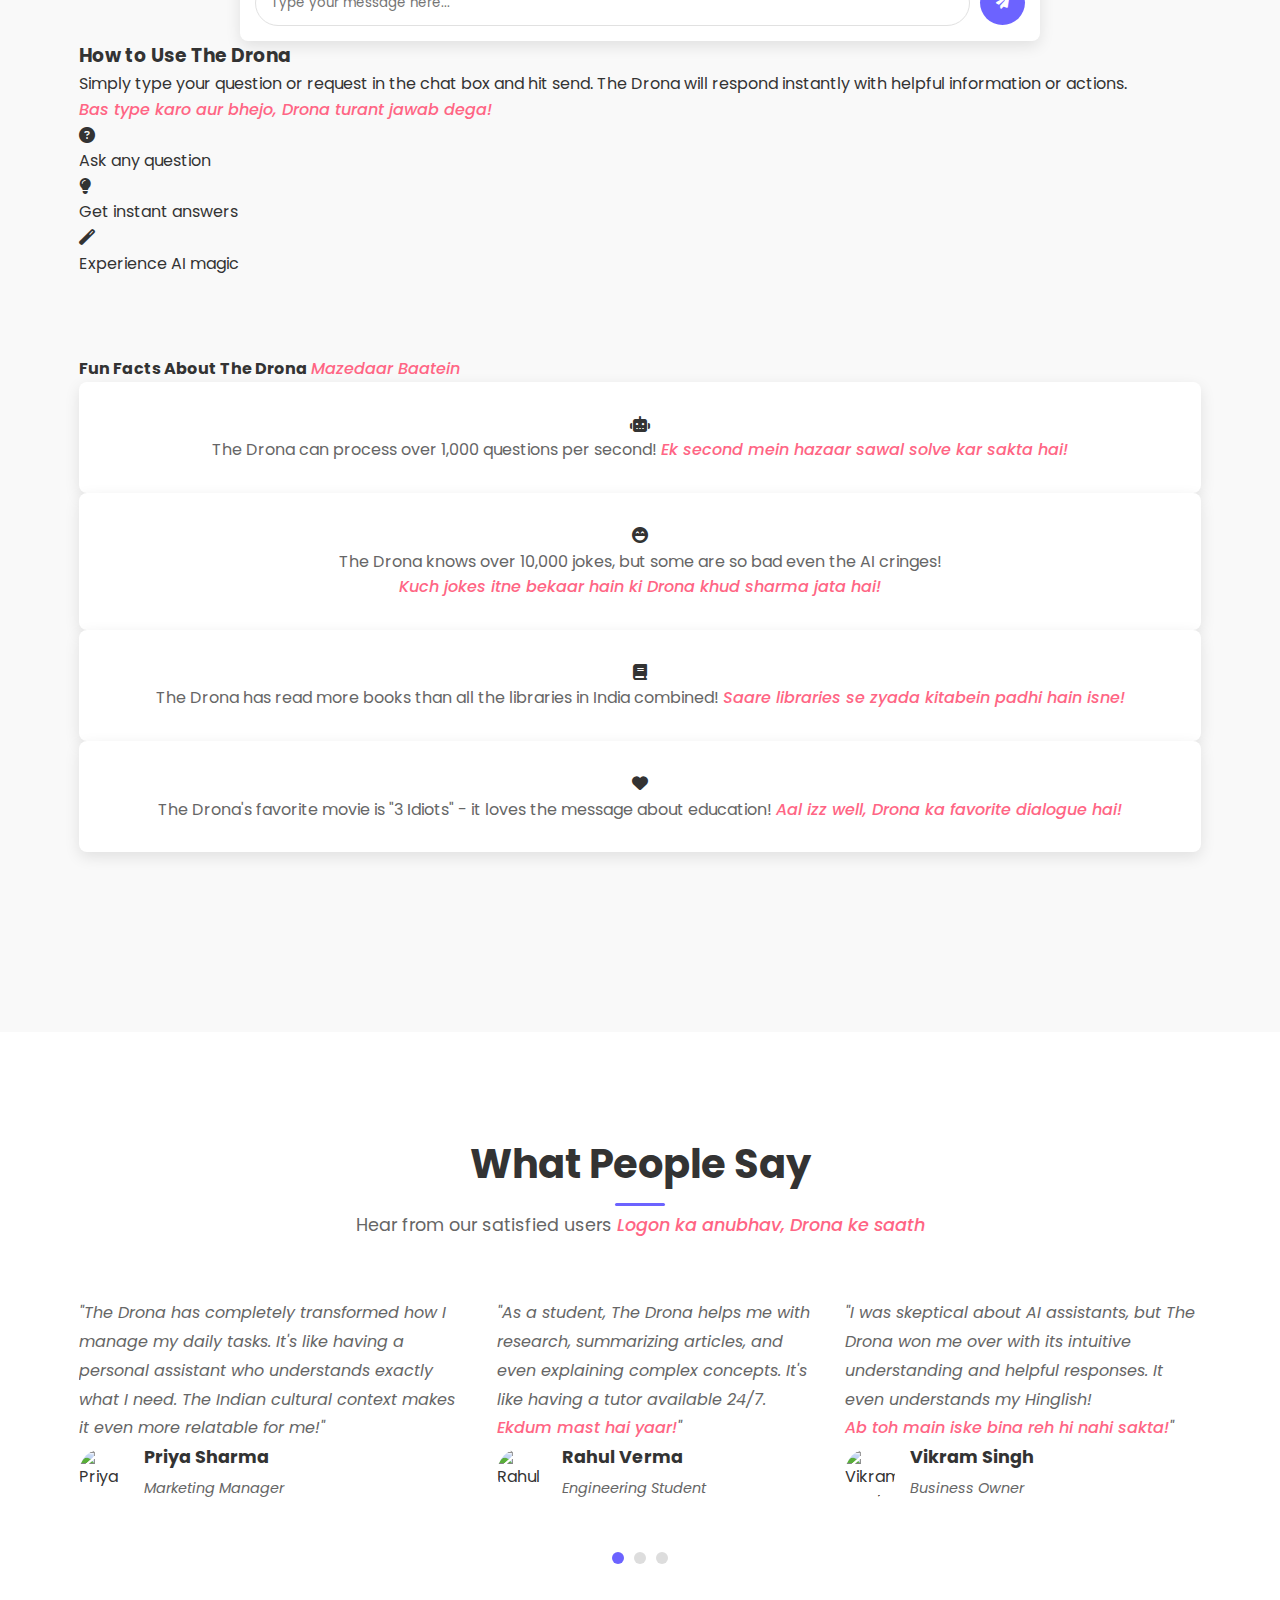
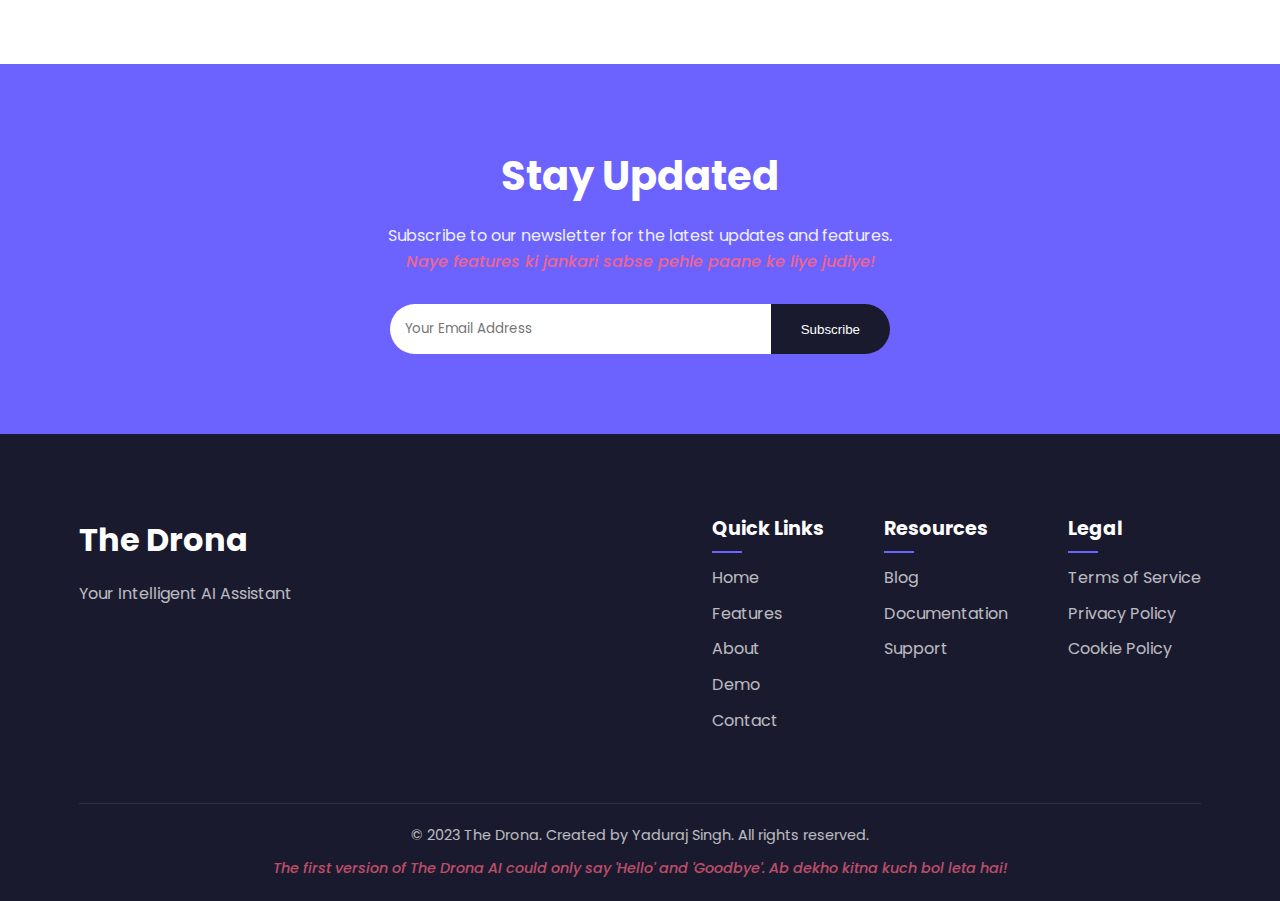
==== commit f83cc4b2: "bye" ====
--- a/index.html
+++ b/index.html
@@ -34,20 +34,23 @@
     </header>
 
     <!-- Hero Section -->
-    <section id="home" class="hero">
+    <section class="hero">
         <div class="container">
             <div class="hero-content">
                 <h1>Meet The Drona</h1>
                 <h2>Your Intelligent AI Assistant</h2>
-                <p>Experience the future of conversation with our advanced AI chatbot designed to assist, engage, and simplify your digital life. Named after the legendary guru from Indian mythology, The Drona is here to guide you with wisdom and precision. <span class="hinglish">Bilkul aapke apne guru ki tarah!</span></p>
-                <div class="cta-buttons">
+                <p>Experience the power of AI with a touch of Indian wisdom. <span class="hinglish">Aapka apna AI dost, jo samjhe aapki har baat!</span></p>
+                <div class="hero-buttons">
                     <a href="#demo" class="btn btn-primary">Try Demo</a>
-                    <a href="#learn-more" class="btn btn-secondary">Learn More</a>
+                    <a href="#features" class="btn btn-secondary">Explore Features</a>
                 </div>
             </div>
             <div class="hero-image">
-                <img src="images/chatbot-illustration.svg" alt="The Drona AI Chatbot">
-            </div>
+                <img src="images/drona-avatar.svg" alt="The Drona AI Assistant">
+            </div>
+        </div>
+        <div class="hero-pattern">
+            <img src="images/pattern.svg" alt="Pattern">
         </div>
     </section>
 
@@ -55,51 +58,51 @@
     <section id="features" class="features">
         <div class="container">
             <div class="section-header">
-                <h2>Powerful Features</h2>
-                <p>Discover what makes The Drona stand out from other AI assistants</p>
+                <h2>Amazing Features</h2>
+                <p>Discover what makes The Drona special <span class="hinglish">Kya khaas hai Drona mein?</span></p>
             </div>
             <div class="features-grid">
                 <div class="feature-card">
                     <div class="feature-icon">
                         <i class="fas fa-brain"></i>
                     </div>
-                    <h3>Advanced AI</h3>
-                    <p>Powered by cutting-edge machine learning algorithms for natural conversations. <span class="hinglish">Ekdum toofani dimaag!</span></p>
-                </div>
-                <div class="feature-card">
-                    <div class="feature-icon">
-                        <i class="fas fa-bolt"></i>
-                    </div>
-                    <h3>Lightning Fast</h3>
-                    <p>Get instant responses with our optimized processing engine. <span class="hinglish">Bijli se bhi tez!</span></p>
-                </div>
-                <div class="feature-card">
-                    <div class="feature-icon">
-                        <i class="fas fa-lock"></i>
-                    </div>
-                    <h3>Secure & Private</h3>
-                    <p>Your conversations are encrypted and your data remains private. <span class="hinglish">Ekdum safe, bilkul ghar jaisa!</span></p>
-                </div>
-                <div class="feature-card">
-                    <div class="feature-icon">
-                        <i class="fas fa-sync"></i>
+                    <h3>Smart Conversations</h3>
+                    <p>Engage in natural, intelligent conversations with contextual understanding. <span class="hinglish">Baat karein bilkul insaan ki tarah!</span></p>
+                </div>
+                <div class="feature-card">
+                    <div class="feature-icon">
+                        <i class="fas fa-language"></i>
+                    </div>
+                    <h3>Multilingual Support</h3>
+                    <p>Communicate in multiple languages including Hindi and English. <span class="hinglish">Hindi ho ya English, Drona samjhega aapki har bhasha!</span></p>
+                </div>
+                <div class="feature-card">
+                    <div class="feature-icon">
+                        <i class="fas fa-tasks"></i>
+                    </div>
+                    <h3>Task Automation</h3>
+                    <p>Let Drona handle repetitive tasks while you focus on what matters. <span class="hinglish">Boring kaam Drona ko de do, aap important kaam karo!</span></p>
+                </div>
+                <div class="feature-card">
+                    <div class="feature-icon">
+                        <i class="fas fa-book-reader"></i>
+                    </div>
+                    <h3>Knowledge Base</h3>
+                    <p>Access a vast knowledge base with information on various topics. <span class="hinglish">Poochiye kuch bhi, Drona ke paas hai har jawab!</span></p>
+                </div>
+                <div class="feature-card">
+                    <div class="feature-icon">
+                        <i class="fas fa-user-shield"></i>
+                    </div>
+                    <h3>Privacy Focused</h3>
+                    <p>Your data remains private and secure with end-to-end encryption. <span class="hinglish">Aapka data, aapka raaz - surakshit hai bilkul!</span></p>
+                </div>
+                <div class="feature-card">
+                    <div class="feature-icon">
+                        <i class="fas fa-sync-alt"></i>
                     </div>
                     <h3>Continuous Learning</h3>
-                    <p>The Drona gets smarter with every interaction, just like a good student. <span class="hinglish">Roz naya kuch seekhta hai!</span></p>
-                </div>
-                <div class="feature-card">
-                    <div class="feature-icon">
-                        <i class="fas fa-plug"></i>
-                    </div>
-                    <h3>Easy Integration</h3>
-                    <p>Seamlessly integrate with your existing applications and workflows. <span class="hinglish">Har jagah fit ho jayega, tension not!</span></p>
-                </div>
-                <div class="feature-card">
-                    <div class="feature-icon">
-                        <i class="fas fa-language"></i>
-                    </div>
-                    <h3>Multilingual</h3>
-                    <p>Communicate in multiple languages with natural fluency, including Hindi and English. <span class="hinglish">Hindi-English dono mein baat kar sakta hai!</span></p>
+                    <p>Drona gets smarter with every interaction, adapting to your needs. <span class="hinglish">Har din, har pal, Drona ban raha hai aur smart!</span></p>
                 </div>
             </div>
         </div>
@@ -127,170 +130,140 @@
     <section id="demo" class="demo">
         <div class="container">
             <div class="section-header">
-                <h2>Experience The Drona</h2>
-                <p>Try our interactive demo and see what The Drona can do</p>
-            </div>
-            <div class="chat-container">
-                <div class="chat-header">
-                    <div class="chat-avatar">
-                        <img src="images/drona-avatar.svg" alt="The Drona Avatar">
-                    </div>
-                    <div class="chat-title">
-                        <h3>The Drona</h3>
-                        <span class="status online">Online</span>
-                    </div>
-                </div>
-                <div class="chat-messages" id="chat-messages">
-                    <div class="message bot">
-                        <div class="message-content">
-                            <p>Namaste! I'm The Drona, your AI assistant. <span class="hinglish">Aaj main aapki kya madad kar sakta hoon?</span></p>
-                        </div>
-                        <div class="message-time">Just now</div>
-                    </div>
-                </div>
-                <div class="chat-input">
-                    <input type="text" id="user-input" placeholder="Type your message here...">
-                    <button id="send-btn"><i class="fas fa-paper-plane"></i></button>
-                </div>
-            </div>
-            <div class="chat-suggestions">
-                <p>Try asking:</p>
-                <div class="suggestion-chips">
-                    <span class="chip" onclick="suggestMessage('Who are you?')">Who are you?</span>
-                    <span class="chip" onclick="suggestMessage('Tell me a joke')">Tell me a joke</span>
-                    <span class="chip" onclick="suggestMessage('Namaste')">Namaste</span>
-                    <span class="chip" onclick="suggestMessage('What can you do?')">What can you do?</span>
-                </div>
-            </div>
-        </div>
-    </section>
-
-    <!-- Fun Facts Section -->
-    <section id="fun-facts" class="fun-facts">
+                <h2>Try The Drona</h2>
+                <p>Experience the AI assistant in action <span class="hinglish">Khud dekho, Drona ka kamal!</span></p>
+            </div>
+            <div class="demo-container">
+                <div class="chat-container">
+                    <div class="chat-header">
+                        <div class="chat-avatar">
+                            <img src="images/drona-avatar.svg" alt="The Drona Avatar">
+                        </div>
+                        <div class="chat-title">
+                            <h3>The Drona</h3>
+                            <p>Online</p>
+                        </div>
+                    </div>
+                    <div class="chat-messages">
+                        <div class="message bot-message">
+                            <div class="message-content">
+                                <p>Namaste! I'm The Drona, your AI assistant. How can I help you today? <span class="hinglish">Kuch poochiye, main hoon na!</span></p>
+                            </div>
+                            <div class="message-time">Just now</div>
+                        </div>
+                        <!-- Messages will be added here dynamically -->
+                    </div>
+                    <div class="chat-suggestions">
+                        <div class="suggestion-chip" onclick="suggestMessage('Tell me about yourself')">Tell me about yourself</div>
+                        <div class="suggestion-chip" onclick="suggestMessage('What can you do?')">What can you do?</div>
+                        <div class="suggestion-chip" onclick="suggestMessage('Tell me a joke')">Tell me a joke</div>
+                        <div class="suggestion-chip" onclick="suggestMessage('Weather in Delhi')">Weather in Delhi</div>
+                    </div>
+                    <div class="chat-input">
+                        <input type="text" id="user-input" placeholder="Type your message here...">
+                        <button id="send-btn">
+                            <i class="fas fa-paper-plane"></i>
+                        </button>
+                    </div>
+                </div>
+                <div class="demo-info">
+                    <h3>How to Use The Drona</h3>
+                    <p>Simply type your question or request in the chat box and hit send. The Drona will respond instantly with helpful information or actions. <span class="hinglish">Bas type karo aur bhejo, Drona turant jawab dega!</span></p>
+                    <div class="demo-features">
+                        <div class="demo-feature">
+                            <i class="fas fa-question-circle"></i>
+                            <p>Ask any question</p>
+                        </div>
+                        <div class="demo-feature">
+                            <i class="fas fa-lightbulb"></i>
+                            <p>Get instant answers</p>
+                        </div>
+                        <div class="demo-feature">
+                            <i class="fas fa-magic"></i>
+                            <p>Experience AI magic</p>
+                        </div>
+                    </div>
+                    <div class="fun-facts">
+                        <h4>Fun Facts About The Drona <span class="hinglish">Mazedaar Baatein</span></h4>
+                        <div class="fact-grid">
+                            <div class="fact-card">
+                                <i class="fas fa-robot"></i>
+                                <p>The Drona can process over 1,000 questions per second! <span class="hinglish">Ek second mein hazaar sawal solve kar sakta hai!</span></p>
+                            </div>
+                            <div class="fact-card">
+                                <i class="fas fa-laugh-beam"></i>
+                                <p>The Drona knows over 10,000 jokes, but some are so bad even the AI cringes! <span class="hinglish">Kuch jokes itne bekaar hain ki Drona khud sharma jata hai!</span></p>
+                            </div>
+                            <div class="fact-card">
+                                <i class="fas fa-book"></i>
+                                <p>The Drona has read more books than all the libraries in India combined! <span class="hinglish">Saare libraries se zyada kitabein padhi hain isne!</span></p>
+                            </div>
+                            <div class="fact-card">
+                                <i class="fas fa-heart"></i>
+                                <p>The Drona's favorite movie is "3 Idiots" - it loves the message about education! <span class="hinglish">Aal izz well, Drona ka favorite dialogue hai!</span></p>
+                            </div>
+                        </div>
+                    </div>
+                </div>
+            </div>
+        </div>
+    </section>
+
+    <!-- Testimonials Section -->
+    <section class="testimonials">
         <div class="container">
             <div class="section-header">
-                <h2>Mazedaar Facts</h2>
-                <p>Some interesting tidbits about The Drona</p>
-            </div>
-            <div class="facts-container">
-                <div class="fact-card">
-                    <div class="fact-icon">
-                        <i class="fas fa-lightbulb"></i>
-                    </div>
-                    <h3>Did You Know?</h3>
-                    <p>The name 'Drona' comes from Sanskrit, meaning 'vessel of knowledge'. <span class="hinglish">Gyaan ka bhandaar!</span></p>
-                </div>
-                <div class="fact-card">
-                    <div class="fact-icon">
-                        <i class="fas fa-history"></i>
-                    </div>
-                    <h3>Historical Connection</h3>
-                    <p>In the Mahabharata, Guru Drona was the royal preceptor to the Kauravas and Pandavas. <span class="hinglish">Purane zamane ke sabse bade guru!</span></p>
-                </div>
-                <div class="fact-card">
-                    <div class="fact-icon">
-                        <i class="fas fa-code"></i>
-                    </div>
-                    <h3>Tech Trivia</h3>
-                    <p>The Drona's code contains exactly 108 comments - an auspicious number in Indian tradition. <span class="hinglish">Shubh code, shubh kaam!</span></p>
-                </div>
-                <div class="fact-card">
-                    <div class="fact-icon">
-                        <i class="fas fa-laugh"></i>
-                    </div>
-                    <h3>Humor Upgrade</h3>
-                    <p>The first version of The Drona was programmed to tell dad jokes, but they were so bad that the test users started unplugging their computers! <span class="hinglish">Ab jokes thode better hain, pakka!</span></p>
-                </div>
-            </div>
-        </div>
-    </section>
-
-    <!-- Creator Section -->
-    <section id="creator" class="creator">
-        <div class="container">
-            <div class="section-header">
-                <h2>Meet the Creator</h2>
-                <p>The mind behind The Drona</p>
-            </div>
-            <div class="creator-content">
-                <div class="creator-image">
-                    <img src="images/yaduraj-singh.jpg" alt="Yaduraj Singh">
-                </div>
-                <div class="creator-info">
-                    <h3>Yaduraj Singh</h3>
-                    <p class="creator-title">Founder & Developer</p>
-                    <p class="creator-bio">Yaduraj Singh is a passionate AI developer and innovator from India. With a deep interest in natural language processing and machine learning, he created The Drona to bring the wisdom of ancient Indian knowledge systems into the modern digital world.</p>
-                    <p class="creator-quote">"I wanted to create an AI assistant that not only helps people with their tasks but also connects with them on a cultural level, with a touch of humor that makes technology more human. <span class="hinglish">Thoda mazaak, thoda kaam - perfect balance!</span>"</p>
-                    <div class="creator-social">
-                        <a href="#" class="social-link"><i class="fab fa-linkedin-in"></i></a>
-                        <a href="#" class="social-link"><i class="fab fa-github"></i></a>
-                        <a href="#" class="social-link"><i class="fab fa-twitter"></i></a>
-                    </div>
-                </div>
-            </div>
-        </div>
-    </section>
-
-    <!-- Contact Section -->
-    <section id="contact" class="contact">
-        <div class="container">
-            <div class="section-header">
-                <h2>Get In Touch</h2>
-                <p>Have questions? <span class="hinglish">Koi sawal? Hum hai na!</span></p>
-            </div>
-            <div class="contact-container">
-                <div class="contact-info">
-                    <div class="info-item">
-                        <div class="info-icon">
-                            <i class="fas fa-map-marker-alt"></i>
-                        </div>
-                        <div class="info-content">
-                            <h3>Address</h3>
-                            <p>Aligarh, Uttar Pradesh, India</p>
-                        </div>
-                    </div>
-                    <div class="info-item">
-                        <div class="info-icon">
-                            <i class="fas fa-envelope"></i>
-                        </div>
-                        <div class="info-content">
-                            <h3>Email</h3>
-                            <p>yadurajsingham@gmail.com</p>
-                        </div>
-                    </div>
-                    <div class="info-item">
-                        <div class="info-icon">
-                            <i class="fas fa-phone-alt"></i>
-                        </div>
-                        <div class="info-content">
-                            <h3>Phone</h3>
-                            <p>+91 9639585170</p>
-                        </div>
-                    </div>
-                    <div class="social-links">
-                        <a href="#" class="social-link"><i class="fab fa-facebook-f"></i></a>
-                        <a href="#" class="social-link"><i class="fab fa-twitter"></i></a>
-                        <a href="#" class="social-link"><i class="fab fa-instagram"></i></a>
-                        <a href="#" class="social-link"><i class="fab fa-linkedin-in"></i></a>
-                    </div>
-                </div>
-                <div class="contact-form">
-                    <form id="contact-form">
-                        <div class="form-group">
-                            <input type="text" id="name" name="name" placeholder="Your Name" required>
-                        </div>
-                        <div class="form-group">
-                            <input type="email" id="email" name="email" placeholder="Your Email" required>
-                        </div>
-                        <div class="form-group">
-                            <input type="text" id="subject" name="subject" placeholder="Subject">
-                        </div>
-                        <div class="form-group">
-                            <textarea id="message" name="message" placeholder="Your Message" required></textarea>
-                        </div>
-                        <button type="submit" class="btn btn-primary">Send Message</button>
-                    </form>
-                </div>
+                <h2>What People Say</h2>
+                <p>Hear from our satisfied users <span class="hinglish">Logon ka anubhav, Drona ke saath</span></p>
+            </div>
+            <div class="testimonial-slider">
+                <div class="testimonial-slide">
+                    <div class="testimonial-content">
+                        <div class="testimonial-text">
+                            <p>"The Drona has completely transformed how I manage my daily tasks. It's like having a personal assistant who understands exactly what I need. The Indian cultural context makes it even more relatable for me!"</p>
+                        </div>
+                        <div class="testimonial-author">
+                            <img src="https://randomuser.me/api/portraits/women/32.jpg" alt="Priya Sharma">
+                            <div class="author-info">
+                                <h4>Priya Sharma</h4>
+                                <p>Marketing Manager</p>
+                            </div>
+                        </div>
+                    </div>
+                </div>
+                <div class="testimonial-slide">
+                    <div class="testimonial-content">
+                        <div class="testimonial-text">
+                            <p>"As a student, The Drona helps me with research, summarizing articles, and even explaining complex concepts. It's like having a tutor available 24/7. <span class="hinglish">Ekdum mast hai yaar!</span>"</p>
+                        </div>
+                        <div class="testimonial-author">
+                            <img src="https://randomuser.me/api/portraits/men/44.jpg" alt="Rahul Verma">
+                            <div class="author-info">
+                                <h4>Rahul Verma</h4>
+                                <p>Engineering Student</p>
+                            </div>
+                        </div>
+                    </div>
+                </div>
+                <div class="testimonial-slide">
+                    <div class="testimonial-content">
+                        <div class="testimonial-text">
+                            <p>"I was skeptical about AI assistants, but The Drona won me over with its intuitive understanding and helpful responses. It even understands my Hinglish! <span class="hinglish">Ab toh main iske bina reh hi nahi sakta!</span>"</p>
+                        </div>
+                        <div class="testimonial-author">
+                            <img src="https://randomuser.me/api/portraits/men/67.jpg" alt="Vikram Singh">
+                            <div class="author-info">
+                                <h4>Vikram Singh</h4>
+                                <p>Business Owner</p>
+                            </div>
+                        </div>
+                    </div>
+                </div>
+            </div>
+            <div class="testimonial-dots">
+                <span class="dot active"></span>
+                <span class="dot"></span>
+                <span class="dot"></span>
             </div>
         </div>
     </section>
@@ -300,7 +273,7 @@
         <div class="container">
             <div class="newsletter-content">
                 <h2>Stay Updated</h2>
-                <p>Subscribe to our newsletter for the latest updates and features. <span class="hinglish">Naye updates ke liye abhi subscribe karein!</span></p>
+                <p>Subscribe to our newsletter for the latest updates and features. <span class="hinglish">Naye features ki jankari sabse pehle paane ke liye judiye!</span></p>
                 <form class="newsletter-form">
                     <input type="email" placeholder="Your Email Address" required>
                     <button type="submit" class="btn btn-primary">Subscribe</button>
@@ -321,12 +294,11 @@
                     <div class="footer-column">
                         <h3>Quick Links</h3>
                         <ul>
-                            <li><a href="#home">Home</a></li>
+                            <li><a href="index.html">Home</a></li>
                             <li><a href="#features">Features</a></li>
-                            <li><a href="#about">About</a></li>
+                            <li><a href="about.html">About</a></li>
                             <li><a href="#demo">Demo</a></li>
-                            <li><a href="#creator">Creator</a></li>
-                            <li><a href="#contact">Contact</a></li>
+                            <li><a href="contact.html">Contact</a></li>
                         </ul>
                     </div>
                     <div class="footer-column">
@@ -349,7 +321,7 @@
             </div>
             <div class="footer-bottom">
                 <p>&copy; 2023 The Drona. Created by Yaduraj Singh. All rights reserved.</p>
-                <p class="footer-joke hinglish">Ek AI dusre AI se: "Yaar, humans ko samajhna kitna mushkil hai na? Kabhi on, kabhi off!" 😄</p>
+                <p class="footer-joke hinglish">Ek user ne Drona se pucha: "Tumhe neend nahi aati?" Drona bola: "Main toh bas charge hota hoon, neend toh insaanon ke liye hai!" 😄</p>
             </div>
         </div>
     </footer>
